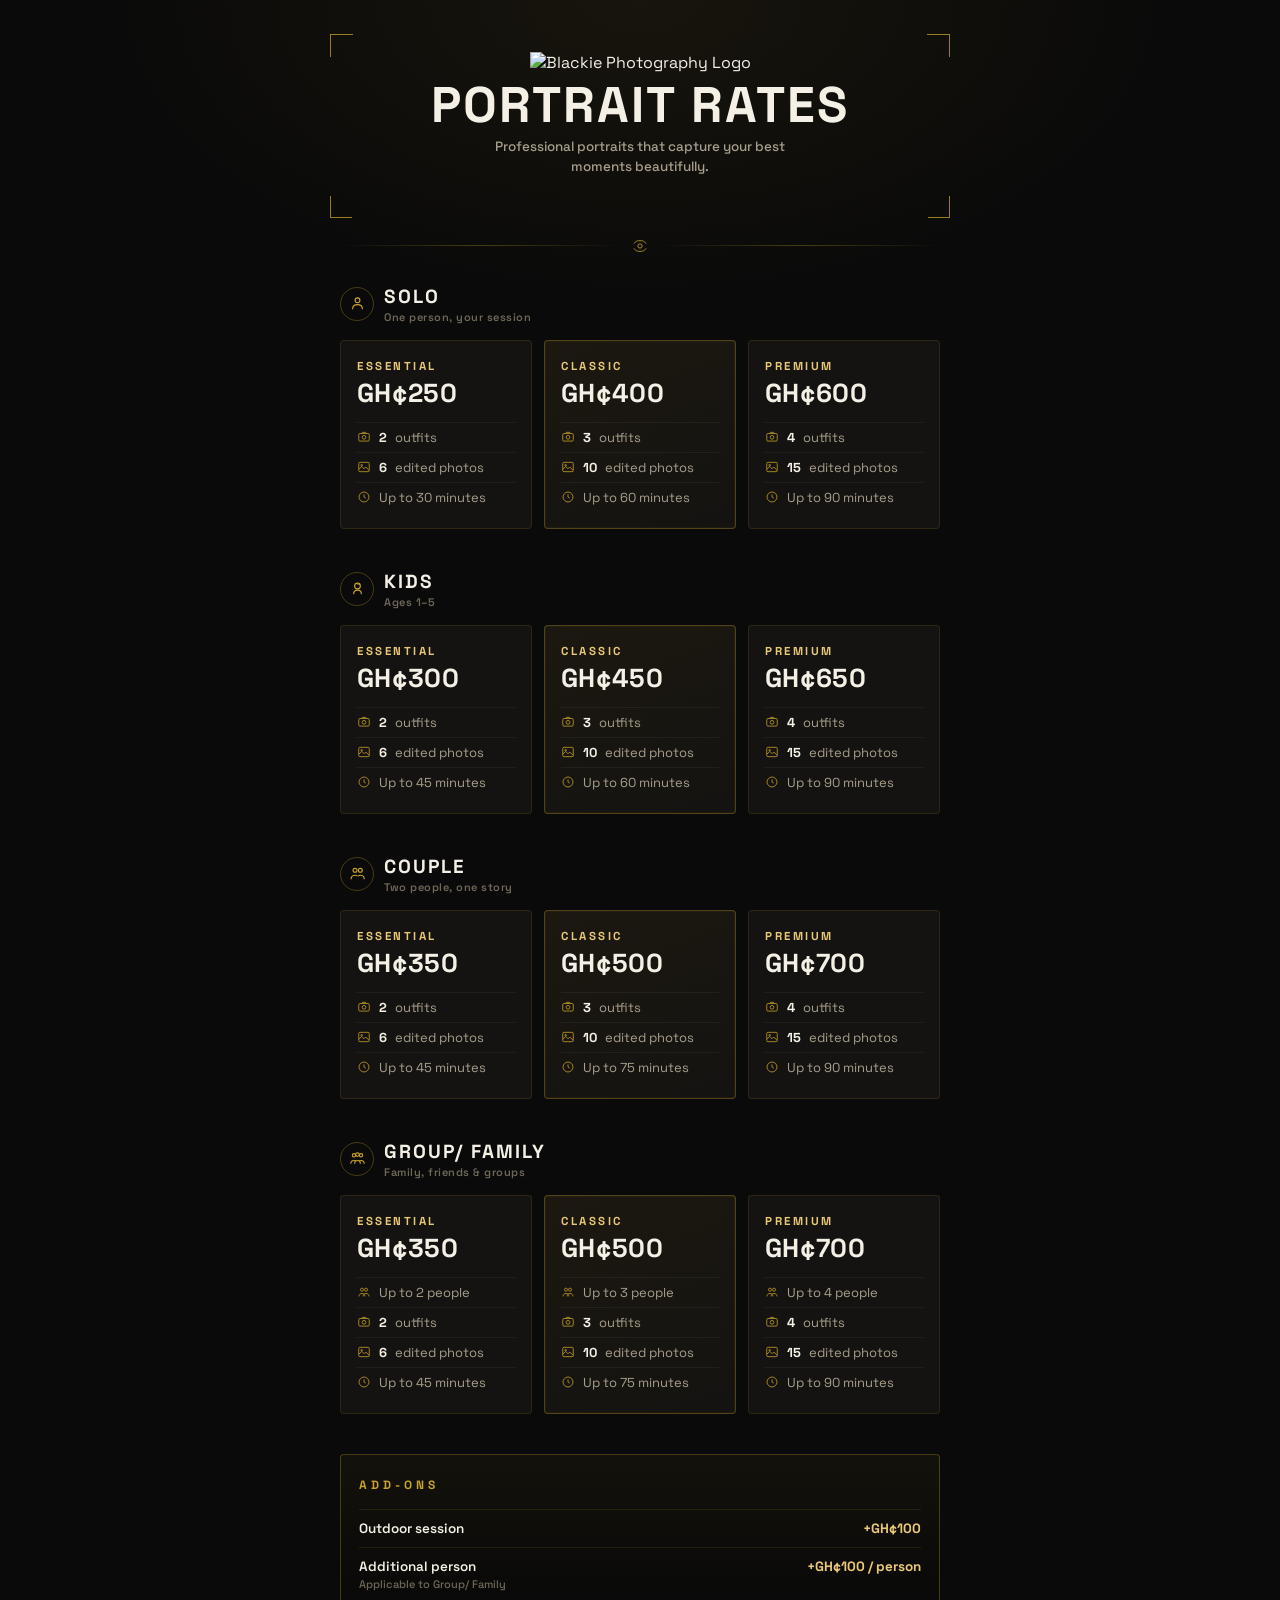
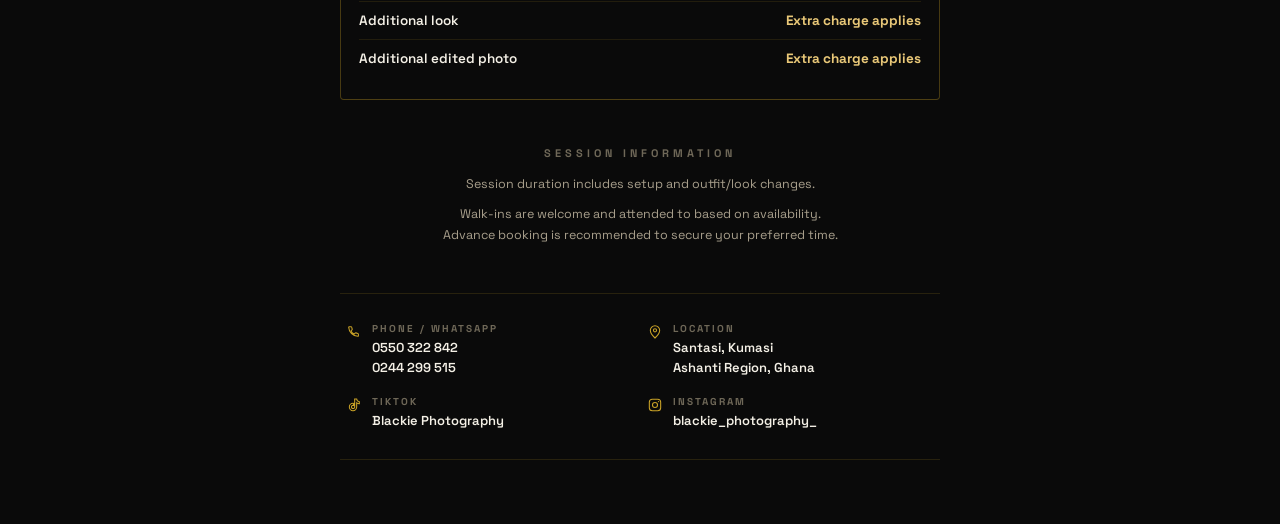
==== index.html @ 32d70e6f "Add files via upload" ====
<!DOCTYPE html>
<html lang="en">
<head>
<meta charset="UTF-8">
<meta name="viewport" content="width=device-width, initial-scale=1.0">
<title>Blackie Photography — Portrait Rates</title>
<link rel="preconnect" href="https://fonts.googleapis.com">
<link rel="preconnect" href="https://fonts.gstatic.com" crossorigin>
<link href="https://fonts.googleapis.com/css2?family=Boldonse&family=Bricolage+Grotesque:opsz,wght@12..96,200..800&family=Krona+One&family=Lexend:wght@100..900&family=Montserrat:ital,wght@0,100..900;1,100..900&family=Mozilla+Headline:wght@200..700&family=Outfit:wght@100..900&family=Space+Grotesk:wght@300..700&family=Space+Mono:ital,wght@0,400;0,700;1,400;1,700&display=swap" rel="stylesheet"><link rel="stylesheet" href="style.css">
</head>
<body>
<div class="sheet">

  <div class="header corners">
    <div class="c-tl"></div>
    <img src="favicon1.png" class="logo" alt="Blackie Photography Logo" style="width: 200px; margin: 0px; padding: 0px;">
    <div class="c-tr"></div>
    <p class="rates-title">PORTRAIT RATES</p>
    <p class="tagline">Professional portraits that capture your best moments beautifully.</p>
  </div>

  <div class="divider">
    <svg width="16" height="16" viewBox="0 0 24 24" fill="none" stroke="currentColor" stroke-width="1.5"><circle cx="12" cy="12" r="3.2"/><path d="M3 8.5c1.5-2.5 3-4.5 9-4.5s7.5 2 9 4.5"/><path d="M3 15.5c1.5 2.5 3 4.5 9 4.5s7.5-2 9-4.5"/></svg>
  </div>

  <!-- SOLO -->
  <div class="category">
    <div class="cat-head">
      <div class="cat-icon">
        <svg viewBox="0 0 24 24" fill="none" stroke="var(--gold)" stroke-width="1.6"><circle cx="12" cy="7.5" r="3.4"/><path d="M5 20c0-4 3-6.5 7-6.5s7 2.5 7 6.5"/></svg>
      </div>
      <div>
        <div class="cat-title">SOLO</div>
        <div class="cat-sub">One person, your session</div>
      </div>
    </div>
    <div class="cards">
      <div class="card">
        <div class="card-tier">ESSENTIAL</div>
        <div class="card-price">GH¢250</div>
        <div class="card-line"><svg viewBox="0 0 24 24" fill="none" stroke="currentColor" stroke-width="1.6"><rect x="3" y="6" width="18" height="13" rx="2"/><circle cx="12" cy="12.5" r="3.2"/><path d="M8 6l1.3-2h5.4L16 6"/></svg><b>2</b> outfits</div>
        <div class="card-line"><svg viewBox="0 0 24 24" fill="none" stroke="currentColor" stroke-width="1.6"><rect x="3" y="4" width="18" height="16" rx="2"/><path d="M3 16l5-5 4 4 3-3 6 6"/><circle cx="8" cy="9" r="1.4"/></svg><b>6</b> edited photos</div>
        <div class="card-line"><svg viewBox="0 0 24 24" fill="none" stroke="currentColor" stroke-width="1.6"><circle cx="12" cy="12" r="8.5"/><path d="M12 7.5V12l3 2"/></svg>Up to 30 minutes</div>
      </div>
      <div class="card hi">
        <div class="card-tier">CLASSIC</div>
        <div class="card-price">GH¢400</div>
        <div class="card-line"><svg viewBox="0 0 24 24" fill="none" stroke="currentColor" stroke-width="1.6"><rect x="3" y="6" width="18" height="13" rx="2"/><circle cx="12" cy="12.5" r="3.2"/><path d="M8 6l1.3-2h5.4L16 6"/></svg><b>3</b> outfits</div>
        <div class="card-line"><svg viewBox="0 0 24 24" fill="none" stroke="currentColor" stroke-width="1.6"><rect x="3" y="4" width="18" height="16" rx="2"/><path d="M3 16l5-5 4 4 3-3 6 6"/><circle cx="8" cy="9" r="1.4"/></svg><b>10</b> edited photos</div>
        <div class="card-line"><svg viewBox="0 0 24 24" fill="none" stroke="currentColor" stroke-width="1.6"><circle cx="12" cy="12" r="8.5"/><path d="M12 7.5V12l3 2"/></svg>Up to 60 minutes</div>
      </div>
      <div class="card">
        <div class="card-tier">PREMIUM</div>
        <div class="card-price">GH¢600</div>
        <div class="card-line"><svg viewBox="0 0 24 24" fill="none" stroke="currentColor" stroke-width="1.6"><rect x="3" y="6" width="18" height="13" rx="2"/><circle cx="12" cy="12.5" r="3.2"/><path d="M8 6l1.3-2h5.4L16 6"/></svg><b>4</b> outfits</div>
        <div class="card-line"><svg viewBox="0 0 24 24" fill="none" stroke="currentColor" stroke-width="1.6"><rect x="3" y="4" width="18" height="16" rx="2"/><path d="M3 16l5-5 4 4 3-3 6 6"/><circle cx="8" cy="9" r="1.4"/></svg><b>15</b> edited photos</div>
        <div class="card-line"><svg viewBox="0 0 24 24" fill="none" stroke="currentColor" stroke-width="1.6"><circle cx="12" cy="12" r="8.5"/><path d="M12 7.5V12l3 2"/></svg>Up to 90 minutes</div>
      </div>
    </div>
  </div>

  <!-- KIDS -->
  <div class="category">
    <div class="cat-head">
      <div class="cat-icon">
        <svg viewBox="0 0 24 24" fill="none" stroke="var(--gold)" stroke-width="1.6"><circle cx="12" cy="8.5" r="4"/><path d="M6.5 20c0-3.5 2.5-5.7 5.5-5.7s5.5 2.2 5.5 5.7"/><path d="M12 6.2c1.2-1.3 3-1 3 .6"/></svg>
      </div>
      <div>
        <div class="cat-title">KIDS</div>
        <div class="cat-sub">Ages 1–5</div>
      </div>
    </div>
    <div class="cards">
      <div class="card">
        <div class="card-tier">ESSENTIAL</div>
        <div class="card-price">GH¢300</div>
        <div class="card-line"><svg viewBox="0 0 24 24" fill="none" stroke="currentColor" stroke-width="1.6"><rect x="3" y="6" width="18" height="13" rx="2"/><circle cx="12" cy="12.5" r="3.2"/><path d="M8 6l1.3-2h5.4L16 6"/></svg><b>2</b> outfits</div>
        <div class="card-line"><svg viewBox="0 0 24 24" fill="none" stroke="currentColor" stroke-width="1.6"><rect x="3" y="4" width="18" height="16" rx="2"/><path d="M3 16l5-5 4 4 3-3 6 6"/><circle cx="8" cy="9" r="1.4"/></svg><b>6</b> edited photos</div>
        <div class="card-line"><svg viewBox="0 0 24 24" fill="none" stroke="currentColor" stroke-width="1.6"><circle cx="12" cy="12" r="8.5"/><path d="M12 7.5V12l3 2"/></svg>Up to 45 minutes</div>
      </div>
      <div class="card hi">
        <div class="card-tier">CLASSIC</div>
        <div class="card-price">GH¢450</div>
        <div class="card-line"><svg viewBox="0 0 24 24" fill="none" stroke="currentColor" stroke-width="1.6"><rect x="3" y="6" width="18" height="13" rx="2"/><circle cx="12" cy="12.5" r="3.2"/><path d="M8 6l1.3-2h5.4L16 6"/></svg><b>3</b> outfits</div>
        <div class="card-line"><svg viewBox="0 0 24 24" fill="none" stroke="currentColor" stroke-width="1.6"><rect x="3" y="4" width="18" height="16" rx="2"/><path d="M3 16l5-5 4 4 3-3 6 6"/><circle cx="8" cy="9" r="1.4"/></svg><b>10</b> edited photos</div>
        <div class="card-line"><svg viewBox="0 0 24 24" fill="none" stroke="currentColor" stroke-width="1.6"><circle cx="12" cy="12" r="8.5"/><path d="M12 7.5V12l3 2"/></svg>Up to 60 minutes</div>
      </div>
      <div class="card">
        <div class="card-tier">PREMIUM</div>
        <div class="card-price">GH¢650</div>
        <div class="card-line"><svg viewBox="0 0 24 24" fill="none" stroke="currentColor" stroke-width="1.6"><rect x="3" y="6" width="18" height="13" rx="2"/><circle cx="12" cy="12.5" r="3.2"/><path d="M8 6l1.3-2h5.4L16 6"/></svg><b>4</b> outfits</div>
        <div class="card-line"><svg viewBox="0 0 24 24" fill="none" stroke="currentColor" stroke-width="1.6"><rect x="3" y="4" width="18" height="16" rx="2"/><path d="M3 16l5-5 4 4 3-3 6 6"/><circle cx="8" cy="9" r="1.4"/></svg><b>15</b> edited photos</div>
        <div class="card-line"><svg viewBox="0 0 24 24" fill="none" stroke="currentColor" stroke-width="1.6"><circle cx="12" cy="12" r="8.5"/><path d="M12 7.5V12l3 2"/></svg>Up to 90 minutes</div>
      </div>
    </div>
  </div>

  <!-- COUPLE -->
  <div class="category">
    <div class="cat-head">
      <div class="cat-icon">
        <svg viewBox="0 0 24 24" fill="none" stroke="var(--gold)" stroke-width="1.6"><circle cx="8.5" cy="7.5" r="2.8"/><circle cx="16" cy="7.5" r="2.8"/><path d="M3 20c0-3.3 2.3-5.6 5.5-5.6 1.4 0 2.6.4 3.5 1.2"/><path d="M12.5 15.6c.9-.8 2.1-1.2 3.5-1.2 3.2 0 5.5 2.3 5.5 5.6"/></svg>
      </div>
      <div>
        <div class="cat-title">COUPLE</div>
        <div class="cat-sub">Two people, one story</div>
      </div>
    </div>
    <div class="cards">
      <div class="card">
        <div class="card-tier">ESSENTIAL</div>
        <div class="card-price">GH¢350</div>
        <div class="card-line"><svg viewBox="0 0 24 24" fill="none" stroke="currentColor" stroke-width="1.6"><rect x="3" y="6" width="18" height="13" rx="2"/><circle cx="12" cy="12.5" r="3.2"/><path d="M8 6l1.3-2h5.4L16 6"/></svg><b>2</b>  outfits</div>
        <div class="card-line"><svg viewBox="0 0 24 24" fill="none" stroke="currentColor" stroke-width="1.6"><rect x="3" y="4" width="18" height="16" rx="2"/><path d="M3 16l5-5 4 4 3-3 6 6"/><circle cx="8" cy="9" r="1.4"/></svg><b>6</b> edited photos</div>
        <div class="card-line"><svg viewBox="0 0 24 24" fill="none" stroke="currentColor" stroke-width="1.6"><circle cx="12" cy="12" r="8.5"/><path d="M12 7.5V12l3 2"/></svg>Up to 45 minutes</div>
      </div>
      <div class="card hi">
        <div class="card-tier">CLASSIC</div>
        <div class="card-price">GH¢500</div>
        <div class="card-line"><svg viewBox="0 0 24 24" fill="none" stroke="currentColor" stroke-width="1.6"><rect x="3" y="6" width="18" height="13" rx="2"/><circle cx="12" cy="12.5" r="3.2"/><path d="M8 6l1.3-2h5.4L16 6"/></svg><b>3</b>  outfits</div>
        <div class="card-line"><svg viewBox="0 0 24 24" fill="none" stroke="currentColor" stroke-width="1.6"><rect x="3" y="4" width="18" height="16" rx="2"/><path d="M3 16l5-5 4 4 3-3 6 6"/><circle cx="8" cy="9" r="1.4"/></svg><b>10</b> edited photos</div>
        <div class="card-line"><svg viewBox="0 0 24 24" fill="none" stroke="currentColor" stroke-width="1.6"><circle cx="12" cy="12" r="8.5"/><path d="M12 7.5V12l3 2"/></svg>Up to 75 minutes</div>
      </div>
      <div class="card">
        <div class="card-tier">PREMIUM</div>
        <div class="card-price">GH¢700</div>
        <div class="card-line"><svg viewBox="0 0 24 24" fill="none" stroke="currentColor" stroke-width="1.6"><rect x="3" y="6" width="18" height="13" rx="2"/><circle cx="12" cy="12.5" r="3.2"/><path d="M8 6l1.3-2h5.4L16 6"/></svg><b>4</b>  outfits</div>
        <div class="card-line"><svg viewBox="0 0 24 24" fill="none" stroke="currentColor" stroke-width="1.6"><rect x="3" y="4" width="18" height="16" rx="2"/><path d="M3 16l5-5 4 4 3-3 6 6"/><circle cx="8" cy="9" r="1.4"/></svg><b>15</b> edited photos</div>
        <div class="card-line"><svg viewBox="0 0 24 24" fill="none" stroke="currentColor" stroke-width="1.6"><circle cx="12" cy="12" r="8.5"/><path d="M12 7.5V12l3 2"/></svg>Up to 90 minutes</div>
      </div>
    </div>
  </div>

  <!-- COMBI / GROUP -->
  <div class="category">
    <div class="cat-head">
      <div class="cat-icon">
        <svg viewBox="0 0 24 24" fill="none" stroke="var(--gold)" stroke-width="1.6"><circle cx="7" cy="7.5" r="2.3"/><circle cx="17" cy="7.5" r="2.3"/><circle cx="12" cy="6.5" r="2.5"/><path d="M2.5 19.5c0-2.7 1.8-4.6 4.5-4.6 1 0 1.9.25 2.6.75"/><path d="M14.4 15.65c.7-.5 1.6-.75 2.6-.75 2.7 0 4.5 1.9 4.5 4.6"/><path d="M8 19.5c0-2.8 1.8-4.7 4-4.7s4 1.9 4 4.7"/></svg>
      </div>
      <div>
        <div class="cat-title">GROUP/ FAMILY</div>
        <div class="cat-sub">Family, friends &amp; groups</div>
      </div>
    </div>
    <div class="cards">
      <div class="card">
        <div class="card-tier">ESSENTIAL</div>
        <div class="card-price">GH¢350</div>
        <div class="card-line"><svg viewBox="0 0 24 24" fill="none" stroke="currentColor" stroke-width="1.6"><circle cx="8.5" cy="8" r="2.6"/><circle cx="15.5" cy="8" r="2.6"/><path d="M3.5 19.5c0-3 2-5 5-5s5 2 5 5"/><path d="M10.5 19.5c0-3 2-5 5-5s5 2 5 5"/></svg>Up to 2 people</div>
        <div class="card-line"><svg viewBox="0 0 24 24" fill="none" stroke="currentColor" stroke-width="1.6"><rect x="3" y="6" width="18" height="13" rx="2"/><circle cx="12" cy="12.5" r="3.2"/><path d="M8 6l1.3-2h5.4L16 6"/></svg><b>2</b>  outfits</div>
        <div class="card-line"><svg viewBox="0 0 24 24" fill="none" stroke="currentColor" stroke-width="1.6"><rect x="3" y="4" width="18" height="16" rx="2"/><path d="M3 16l5-5 4 4 3-3 6 6"/><circle cx="8" cy="9" r="1.4"/></svg><b>6</b> edited photos</div>
        <div class="card-line"><svg viewBox="0 0 24 24" fill="none" stroke="currentColor" stroke-width="1.6"><circle cx="12" cy="12" r="8.5"/><path d="M12 7.5V12l3 2"/></svg>Up to 45 minutes</div>
      </div>
      <div class="card hi">
        <div class="card-tier">CLASSIC</div>
        <div class="card-price">GH¢500</div>
        <div class="card-line"><svg viewBox="0 0 24 24" fill="none" stroke="currentColor" stroke-width="1.6"><circle cx="8.5" cy="8" r="2.6"/><circle cx="15.5" cy="8" r="2.6"/><path d="M3.5 19.5c0-3 2-5 5-5s5 2 5 5"/><path d="M10.5 19.5c0-3 2-5 5-5s5 2 5 5"/></svg>Up to 3 people</div>
        <div class="card-line"><svg viewBox="0 0 24 24" fill="none" stroke="currentColor" stroke-width="1.6"><rect x="3" y="6" width="18" height="13" rx="2"/><circle cx="12" cy="12.5" r="3.2"/><path d="M8 6l1.3-2h5.4L16 6"/></svg><b>3</b>  outfits</div>
        <div class="card-line"><svg viewBox="0 0 24 24" fill="none" stroke="currentColor" stroke-width="1.6"><rect x="3" y="4" width="18" height="16" rx="2"/><path d="M3 16l5-5 4 4 3-3 6 6"/><circle cx="8" cy="9" r="1.4"/></svg><b>10</b> edited photos</div>
        <div class="card-line"><svg viewBox="0 0 24 24" fill="none" stroke="currentColor" stroke-width="1.6"><circle cx="12" cy="12" r="8.5"/><path d="M12 7.5V12l3 2"/></svg>Up to 75 minutes</div>
      </div>
      <div class="card">
        <div class="card-tier">PREMIUM</div>
        <div class="card-price">GH¢700</div>
        <div class="card-line"><svg viewBox="0 0 24 24" fill="none" stroke="currentColor" stroke-width="1.6"><circle cx="8.5" cy="8" r="2.6"/><circle cx="15.5" cy="8" r="2.6"/><path d="M3.5 19.5c0-3 2-5 5-5s5 2 5 5"/><path d="M10.5 19.5c0-3 2-5 5-5s5 2 5 5"/></svg>Up to 4 people</div>
        <div class="card-line"><svg viewBox="0 0 24 24" fill="none" stroke="currentColor" stroke-width="1.6"><rect x="3" y="6" width="18" height="13" rx="2"/><circle cx="12" cy="12.5" r="3.2"/><path d="M8 6l1.3-2h5.4L16 6"/></svg><b>4</b>  outfits</div>
        <div class="card-line"><svg viewBox="0 0 24 24" fill="none" stroke="currentColor" stroke-width="1.6"><rect x="3" y="4" width="18" height="16" rx="2"/><path d="M3 16l5-5 4 4 3-3 6 6"/><circle cx="8" cy="9" r="1.4"/></svg><b>15</b> edited photos</div>
        <div class="card-line"><svg viewBox="0 0 24 24" fill="none" stroke="currentColor" stroke-width="1.6"><circle cx="12" cy="12" r="8.5"/><path d="M12 7.5V12l3 2"/></svg>Up to 90 minutes</div>
      </div>
    </div>
  </div>

  <!-- ADD-ONS -->
  <div class="addons">
    <div class="addons-title">ADD-ONS</div>
    <div class="addon-row">
      <div><div class="addon-name">Outdoor session</div></div>
      <div class="addon-price">+GH¢100</div>
    </div>
    <div class="addon-row">
      <div>
        <div class="addon-name">Additional person</div>
        <span class="addon-note">Applicable to Group/ Family</span>
      </div>
      <div class="addon-price">+GH¢100 / person</div>
    </div>
    <div class="addon-row">
      <div><div class="addon-name">Additional look</div></div>
      <div class="addon-price">Extra charge applies</div>
    </div>
    <div class="addon-row">
      <div><div class="addon-name">Additional edited photo</div></div>
      <div class="addon-price">Extra charge applies</div>
    </div>
  </div>

  <!-- SESSION INFORMATION -->
  <div class="info">
    <div class="info-title">SESSION INFORMATION</div>
    <p>Session duration includes setup and outfit/look changes.</p>
    <p>Walk-ins are welcome and attended to based on availability. Advance booking is recommended to secure your preferred time.</p>
  </div>

  <!-- CONTACT -->
  <div class="contact">
    <div class="contact-item">
      <svg viewBox="0 0 24 24" fill="none" stroke="currentColor" stroke-width="1.6"><path d="M4 5c0-.6.4-1 1-1h2.5c.5 0 .9.3 1 .8l.8 3c.1.4 0 .8-.3 1.1L7.5 10.4c1 2 2.7 3.7 4.7 4.7l1.5-1.5c.3-.3.7-.4 1.1-.3l3 .8c.5.1.8.5.8 1V17.5c0 .6-.4 1-1 1C10.5 18.5 4.5 12.5 4 5z"/></svg>
      <div>
        <div class="contact-label">PHONE / WHATSAPP</div>
        <div class="contact-value">0550 322 842<br>0244 299 515</div>
      </div>
    </div>
    <div class="contact-item">
      <svg viewBox="0 0 24 24" fill="none" stroke="currentColor" stroke-width="1.6"><path d="M12 21s-7-6.2-7-11.5A7 7 0 0 1 19 9.5C19 14.8 12 21 12 21z"/><circle cx="12" cy="9.5" r="2.4"/></svg>
      <div>
        <div class="contact-label">LOCATION</div>
        <div class="contact-value">Santasi, Kumasi<br>Ashanti Region, Ghana</div>
      </div>
    </div>
    <div class="contact-item">
      <svg viewBox="0 0 24 24" fill="none" stroke="currentColor" stroke-width="1.6"><path d="M16 3c.3 2.2 1.9 3.8 4 4v3c-1.5 0-2.9-.4-4-1.2V15a5.5 5.5 0 1 1-5.5-5.5c.3 0 .6 0 1 .1v3.1a2.4 2.4 0 1 0 1.5 2.2V3H16z"/></svg>
      <div>
        <div class="contact-label">TIKTOK</div>
        <div class="contact-value">Blackie Photography</div>
      </div>
    </div>
    <div class="contact-item">
      <svg viewBox="0 0 24 24" fill="none" stroke="currentColor" stroke-width="1.6"><rect x="3.5" y="3.5" width="17" height="17" rx="4.5"/><circle cx="12" cy="12" r="3.8"/><circle cx="17.2" cy="6.8" r="0.9" fill="currentColor" stroke="none"/></svg>
      <div>
        <div class="contact-label">INSTAGRAM</div>
        <div class="contact-value">blackie_photography_</div>
      </div>
    </div>
  </div>

 

</div>
</body>
</html>
---- style.css ----
:root{
    --bg: #0a0a0a;
    --bg-card: #141311;
    --bg-card-hi: #1c1810;
    --bg-panel: #111010;
    --gold: #c9a227;
    --gold-bright: #e9c878;
    --gold-line: rgba(201,162,39,0.32);
    --gold-line-soft: rgba(201,162,39,0.16);
    --ink: #f4f0e6;
    --ink-dim: #a89f8c;
    --ink-faint: #6f6858;
  }

  *{ box-sizing:border-box; }
  html{ background:var(--bg); }
  body{
    margin:0;
    background:
      radial-gradient(ellipse 900px 500px at 50% 0%, rgba(201,162,39,0.07), transparent 60%),
      var(--bg);
    color:var(--ink);
    font-family:'Space Grotesk', sans-serif;
    -webkit-font-smoothing:antialiased;
  }

  .sheet{
    max-width:640px;
    margin:0 auto;
    padding: 44px 20px 30px;
    position:relative;
  }

  /* ---------- viewfinder corner motif (signature element) ---------- */
  .corners{ position:relative; }
  .corners::before, .corners::after,
  .corners .c-tl, .corners .c-tr{
    content:"";
    position:absolute;
    width:22px; height:22px;
    border:1.5px solid var(--gold);
    opacity:0.75;
  }
  .corners::before{ top:-10px; left:-10px; border-right:none; border-bottom:none; }
  .corners::after{ top:-10px; right:-10px; border-left:none; border-bottom:none; }
  .corners .c-tl{ bottom:-10px; left:-10px; border-right:none; border-top:none; }
  .corners .c-tr{ bottom:-10px; right:-10px; border-left:none; border-top:none; }

  /* ---------- header ---------- */
  .header{ text-align:center; padding: 8px 18px 30px; }
  .wordmark{
    font-family:'Playfair Display', serif;
    font-style:italic;
    font-weight:600;
    font-size: 44px;
    color:var(--ink);
    letter-spacing:0.5px;
    line-height:1;
    margin:0;
  }
  .wordmark-sub{
    font-family:'Manrope', sans-serif;
    font-size:11px;
    font-weight:700;
    letter-spacing:6px;
    color:var(--gold);
    margin: 8px 0 0;
  }
  .rates-title{
    font-size: 50px;
    font-weight:1000;
    letter-spacing:2px;
    margin: 0px;
    padding: 0px;
    color:var(--gold-);
  }
  .tagline{
    font-size:13.5px;
    color:var(--ink-dim);
    font-weight:500;
    max-width: 340px;
    margin: 0 auto;
    line-height:1.5;
  }

  .divider{
    display:flex; align-items:center; gap:12px;
    margin: 30px 0;
    color:var(--gold);
  }
  .divider::before, .divider::after{
    content:""; flex:1; height:1px;
    background:linear-gradient(90deg, transparent, var(--gold-line), transparent);
  }
  .divider svg{ flex-shrink:0; opacity:0.85; }

  /* ---------- category section ---------- */
  .category{ margin: 8px 0 40px; }
  .cat-head{
    display:flex; align-items:center; gap:10px;
    margin-bottom:16px;
  }
  .cat-icon{
    width:34px; height:34px;
    border:1px solid var(--gold-line);
    border-radius:50%;
    display:flex; align-items:center; justify-content:center;
    flex-shrink:0;
  }
  .cat-icon svg{ width:17px; height:17px; }
  .cat-title{
    font-size:19px;
    font-weight:800;
    letter-spacing:2px;
    color:var(--ink);
  }
  .cat-sub{
    font-size:11px;
    color:var(--ink-faint);
    font-weight:600;
    letter-spacing:0.5px;
    margin-top:1px;
  }

  .cards{
    display:grid;
    grid-template-columns:1fr;
    gap:12px;
  }
  @media (min-width:560px){
    .cards{ grid-template-columns:repeat(3, 1fr); }
  }

  .card{
    background:var(--bg-card);
    border:1px solid rgba(201,162,39,0.14);
    border-radius:4px;
    padding:18px 16px 16px;
    position:relative;
  }
  .card.hi{
    background:linear-gradient(160deg, var(--bg-card-hi), var(--bg-card));
    border:1px solid var(--gold-line);
    box-shadow: 0 0 0 1px rgba(201,162,39,0.05) inset;
  }
  .card-tier{
    font-size:11.5px;
    font-weight:800;
    letter-spacing:2.5px;
    color:var(--gold-bright);
  }
  .card-price{
    font-size:26px;
    font-weight:800;
    color:var(--ink);
    margin: 3px 0 12px;
    letter-spacing:0.3px;
  }
  .card-price span{
    font-size:14px;
    font-weight:600;
    color:var(--ink-faint);
  }
  .card-line{
    display:flex; align-items:center; gap:8px;
    font-size:13px;
    color:var(--ink-dim);
    padding:6px 0;
    border-top:1px solid rgba(255,255,255,0.05);
  }
  .card-line:first-of-type{ border-top:none; padding-top:0; }
  .card-line svg{ width:14px; height:14px; flex-shrink:0; color:var(--gold); opacity:0.85; }
  .card-line b{ color:var(--ink); font-weight:700; }

  /* ---------- add-ons ---------- */
  .addons{
    border:1px solid var(--gold-line);
    border-radius:4px;
    padding:22px 18px;
    margin: 6px 0 40px;
    background: linear-gradient(180deg, rgba(201,162,39,0.05), transparent 60%);
  }
  .addons-title{
    font-size:12px;
    font-weight:800;
    letter-spacing:4px;
    color:var(--gold);
    margin-bottom:16px;
  }
  .addon-row{
    display:flex; justify-content:space-between; align-items:baseline;
    padding:10px 0;
    border-top:1px solid rgba(201,162,39,0.12);
    gap:14px;
  }
  .addon-row:first-of-type{ border-top:none; padding-top:0; }
  .addon-name{ font-size:13.5px; font-weight:600; color:var(--ink); }
  .addon-note{ display:block; font-size:11px; color:var(--ink-faint); font-weight:500; margin-top:2px; }
  .addon-price{ font-size:13.5px; font-weight:700; color:var(--gold-bright); white-space:nowrap; text-align:right; }

  /* ---------- session info ---------- */
  .info{
    text-align:center;
    padding: 6px 10px 38px;
  }
  .info-title{
    font-size:11px; font-weight:800; letter-spacing:4px; color:var(--ink-faint);
    margin-bottom:14px;
  }
  .info p{
    font-size:12.5px; color:var(--ink-dim); line-height:1.65;
    max-width:400px; margin:0 auto 10px;
  }

  /* ---------- contact ---------- */
  .contact{
    display:grid;
    grid-template-columns: 1fr 1fr;
    gap: 18px 14px;
    padding: 28px 6px;
    border-top:1px solid var(--gold-line-soft);
    border-bottom:1px solid var(--gold-line-soft);
    margin-bottom:34px;
  }
  .contact-item{ display:flex; gap:10px; align-items:flex-start; }
  .contact-item svg{ width:16px; height:16px; color:var(--gold); flex-shrink:0; margin-top:2px; }
  .contact-label{ font-size:10px; font-weight:800; letter-spacing:2px; color:var(--ink-faint); margin-bottom:3px; }
  .contact-value{ font-size:13px; font-weight:600; color:var(--ink); line-height:1.5; }

  .footer{
    text-align:center;
    font-size:11px;
    font-weight:700;
    letter-spacing:5px;
    color:var(--gold);
    opacity:0.9;
    padding-bottom:6px;
  }
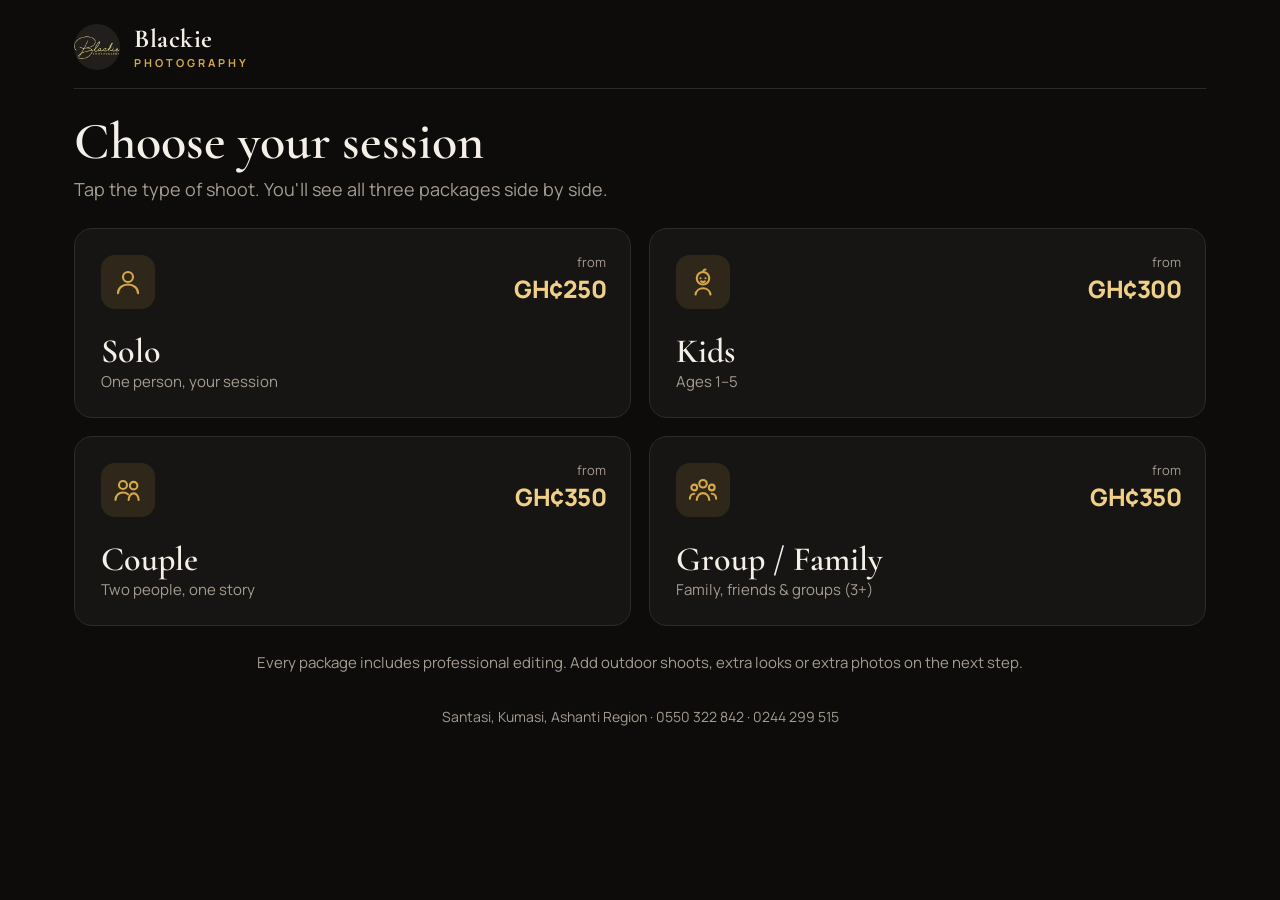
==== commit 889c9709: "Add files via upload" ====
--- a/index.html
+++ b/index.html
@@ -1,240 +1,553 @@
-<!DOCTYPE html>
+<!doctype html>
 <html lang="en">
 <head>
-<meta charset="UTF-8">
-<meta name="viewport" content="width=device-width, initial-scale=1.0">
-<title>Blackie Photography — Portrait Rates</title>
+<meta charset="utf-8">
+<meta name="viewport" content="width=device-width, initial-scale=1, viewport-fit=cover">
+<meta name="theme-color" content="#0d0c0b">
+<meta name="apple-mobile-web-app-capable" content="yes">
+<meta name="mobile-web-app-capable" content="yes">
+<title>Blackie Photography — Book a Session</title>
+<link rel="icon" href="https://austin-marfo.github.io/blackie-pricelist/favicon1.png">
 <link rel="preconnect" href="https://fonts.googleapis.com">
 <link rel="preconnect" href="https://fonts.gstatic.com" crossorigin>
-<link href="https://fonts.googleapis.com/css2?family=Boldonse&family=Bricolage+Grotesque:opsz,wght@12..96,200..800&family=Krona+One&family=Lexend:wght@100..900&family=Montserrat:ital,wght@0,100..900;1,100..900&family=Mozilla+Headline:wght@200..700&family=Outfit:wght@100..900&family=Space+Grotesk:wght@300..700&family=Space+Mono:ital,wght@0,400;0,700;1,400;1,700&display=swap" rel="stylesheet"><link rel="stylesheet" href="style.css">
+<link href="https://fonts.googleapis.com/css2?family=Cormorant+Garamond:wght@500;600;700&family=Manrope:wght@400;500;600;700;800&display=swap" rel="stylesheet">
+<style>
+  :root{
+    --bg:#0d0c0b; --surface:#171513; --surface-2:#211e1b; --line:#2f2a25;
+    --text:#f4efe7; --muted:#a59c90; --gold:#d4a84b; --gold-2:#f0cf86; --ink:#141210;
+    --ok:#5fbf8a; --danger:#e07a5f;
+    --r:18px; --serif:"Cormorant Garamond",Georgia,serif; --sans:"Manrope",system-ui,sans-serif;
+  }
+  *{box-sizing:border-box;-webkit-tap-highlight-color:transparent}
+  html,body{margin:0;height:100%}
+  body{background:var(--bg);color:var(--text);font-family:var(--sans);font-size:17px;line-height:1.45;
+       -webkit-font-smoothing:antialiased;overscroll-behavior:none;user-select:none}
+  input,textarea,select{user-select:text}
+  button{font:inherit;color:inherit;cursor:pointer;border:0;background:none}
+  .app{min-height:100%;display:flex;flex-direction:column;max-width:1180px;margin:0 auto;padding:20px 24px 120px}
+
+  /* header */
+  .top{display:flex;align-items:center;gap:14px;padding:4px 0 18px;border-bottom:1px solid var(--line);margin-bottom:26px}
+  .top img{width:46px;height:46px;border-radius:50%;object-fit:cover;background:var(--surface-2)}
+  .brand{font-family:var(--serif);font-size:26px;font-weight:700;letter-spacing:.5px;line-height:1}
+  .brand small{display:block;font-family:var(--sans);font-size:11px;letter-spacing:3px;color:var(--gold);font-weight:700;margin-top:5px}
+  .top .spacer{flex:1}
+  .back{display:inline-flex;align-items:center;gap:8px;padding:12px 18px;border-radius:999px;background:var(--surface-2);font-weight:700;font-size:15px}
+  .back svg{width:18px;height:18px}
+
+  /* steps */
+  .steps{display:flex;gap:8px;margin:-8px 0 22px}
+  .steps span{flex:1;height:4px;border-radius:4px;background:var(--line)}
+  .steps span.on{background:var(--gold)}
+
+  h1{font-family:var(--serif);font-weight:600;font-size:clamp(34px,5vw,52px);line-height:1.05;margin:0 0 6px}
+  .sub{color:var(--muted);margin:0 0 26px;font-size:18px}
+
+  /* category grid */
+  .cats{display:grid;grid-template-columns:repeat(2,1fr);gap:18px}
+  .cat{position:relative;text-align:left;background:var(--surface);border:1px solid var(--line);border-radius:var(--r);
+       padding:26px 26px 24px;min-height:190px;display:flex;flex-direction:column;transition:transform .12s, border-color .12s}
+  .cat:active{transform:scale(.98);border-color:var(--gold)}
+  .cat .ic{width:54px;height:54px;border-radius:14px;background:rgba(212,168,75,.12);color:var(--gold);display:grid;place-items:center;margin-bottom:auto}
+  .cat .ic svg{width:30px;height:30px}
+  .cat h2{font-family:var(--serif);font-size:34px;font-weight:600;margin:18px 0 2px;line-height:1}
+  .cat p{margin:0;color:var(--muted);font-size:15px}
+  .cat .from{position:absolute;top:24px;right:24px;text-align:right;font-size:13px;color:var(--muted)}
+  .cat .from b{display:block;color:var(--gold-2);font-size:24px;font-weight:800;letter-spacing:-.5px}
+  .hint{margin-top:26px;color:var(--muted);font-size:15px;text-align:center}
+
+  /* tiers */
+  .tiers{display:grid;grid-template-columns:repeat(3,1fr);gap:16px;align-items:stretch}
+  .tier{position:relative;text-align:left;background:var(--surface);border:2px solid var(--line);border-radius:var(--r);padding:26px 22px 22px;
+        display:flex;flex-direction:column;transition:transform .12s,border-color .12s,background .12s}
+  .tier:active{transform:scale(.98)}
+  .tier.pop{border-color:rgba(212,168,75,.55);background:linear-gradient(180deg,#221d15,var(--surface) 60%)}
+  .tier.sel{border-color:var(--gold);box-shadow:0 0 0 4px rgba(212,168,75,.18)}
+  .badge{position:absolute;top:-13px;left:50%;transform:translateX(-50%);background:var(--gold);color:var(--ink);font-size:12px;
+         font-weight:800;letter-spacing:1.5px;text-transform:uppercase;padding:6px 12px;border-radius:999px;white-space:nowrap}
+  .tier h3{margin:0;font-size:14px;letter-spacing:3px;text-transform:uppercase;color:var(--gold);font-weight:800}
+  .price{font-size:44px;font-weight:800;letter-spacing:-1.5px;margin:8px 0 16px;line-height:1}
+  .price small{font-size:20px;font-weight:700;color:var(--muted);margin-right:3px;letter-spacing:0}
+  .feat{list-style:none;padding:0;margin:0 0 20px;display:grid;gap:11px}
+  .feat li{display:flex;gap:10px;align-items:center;font-size:16px}
+  .feat li b{font-size:19px;min-width:24px}
+  .feat svg{width:20px;height:20px;color:var(--gold);flex:none}
+  .pick{margin-top:auto;text-align:center;padding:14px;border-radius:12px;background:var(--surface-2);font-weight:800;font-size:15px}
+  .tier.sel .pick{background:var(--gold);color:var(--ink)}
+
+  /* addons */
+  .adds{display:grid;gap:12px}
+  .add{display:flex;align-items:center;gap:16px;background:var(--surface);border:1px solid var(--line);border-radius:16px;padding:16px 18px}
+  .add.on{border-color:var(--gold)}
+  .add .t{flex:1}
+  .add .t b{display:block;font-size:18px}
+  .add .t span{color:var(--muted);font-size:14px}
+  .add .tag{display:inline-block;margin-left:8px;font-size:11px;font-weight:800;letter-spacing:1px;text-transform:uppercase;color:var(--ink);background:var(--gold-2);padding:3px 8px;border-radius:999px;vertical-align:2px}
+  .add .pr{font-weight:800;color:var(--gold-2);font-size:18px;min-width:88px;text-align:right}
+  .stepper{display:flex;align-items:center;gap:6px}
+  .stepper button{width:52px;height:52px;border-radius:14px;background:var(--surface-2);font-size:26px;font-weight:700;display:grid;place-items:center}
+  .stepper button:disabled{opacity:.3}
+  .stepper output{min-width:34px;text-align:center;font-size:22px;font-weight:800}
+  .switch{width:76px;height:44px;border-radius:999px;background:var(--surface-2);position:relative;transition:background .15s;flex:none}
+  .switch::after{content:"";position:absolute;top:5px;left:5px;width:34px;height:34px;border-radius:50%;background:var(--muted);transition:transform .15s,background .15s}
+  .switch.on{background:var(--gold)}
+  .switch.on::after{transform:translateX(32px);background:var(--ink)}
+
+  /* form */
+  .form{display:grid;gap:18px;max-width:720px}
+  label.f{display:grid;gap:8px;font-weight:700;font-size:15px;color:var(--muted)}
+  .f input,.f textarea,.f select{width:100%;font:inherit;font-size:20px;color:var(--text);background:var(--surface);border:2px solid var(--line);border-radius:14px;padding:16px 18px;outline:none}
+  .f input:focus,.f textarea:focus,.f select:focus{border-color:var(--gold)}
+  .f textarea{min-height:90px;resize:vertical;font-size:17px}
+  .err{color:var(--danger);font-size:14px;font-weight:600;min-height:1em}
+  .seg{display:grid;grid-template-columns:1fr 1fr;gap:12px}
+  .seg button{padding:20px;border-radius:14px;background:var(--surface);border:2px solid var(--line);font-weight:800;font-size:18px;text-align:left}
+  .seg button span{display:block;font-weight:500;font-size:14px;color:var(--muted);margin-top:2px}
+  .seg button.on{border-color:var(--gold);background:#221d15}
+  .row2{display:grid;grid-template-columns:1fr 1fr;gap:12px}
+  .slots{display:grid;grid-template-columns:repeat(auto-fill,minmax(104px,1fr));gap:8px}
+  .slots button{padding:14px 6px;border-radius:12px;background:var(--surface);border:2px solid var(--line);font-weight:700;font-size:16px}
+  .slots button.on{border-color:var(--gold);background:var(--gold);color:var(--ink)}
+
+  /* review */
+  .card{background:var(--surface);border:1px solid var(--line);border-radius:var(--r);padding:8px 24px;max-width:720px}
+  .line{display:flex;justify-content:space-between;gap:16px;padding:14px 0;border-bottom:1px solid var(--line)}
+  .line:last-child{border-bottom:0}
+  .line span{color:var(--muted)}
+  .line b{text-align:right}
+  .line.total b{font-size:30px;color:var(--gold-2);letter-spacing:-.5px}
+  .line.total span{color:var(--text);font-weight:800;font-size:18px;align-self:center}
+
+  /* bottom bar */
+  .bar{position:fixed;left:0;right:0;bottom:0;background:rgba(13,12,11,.92);backdrop-filter:blur(12px);-webkit-backdrop-filter:blur(12px);
+       border-top:1px solid var(--line);padding:14px 24px calc(14px + env(safe-area-inset-bottom))}
+  .bar .in{max-width:1180px;margin:0 auto;display:flex;align-items:center;gap:18px}
+  .bar .sum{flex:1;min-width:0}
+  .bar .sum span{display:block;color:var(--muted);font-size:14px;white-space:nowrap;overflow:hidden;text-overflow:ellipsis}
+  .bar .sum b{font-size:30px;font-weight:800;letter-spacing:-.5px}
+  .cta{background:var(--gold);color:var(--ink);font-weight:800;font-size:19px;padding:18px 34px;border-radius:14px;display:inline-flex;align-items:center;gap:10px}
+  .cta:disabled{opacity:.35}
+  .cta svg{width:22px;height:22px}
+  .ghost{background:var(--surface-2);color:var(--text);font-weight:700;font-size:17px;padding:18px 26px;border-radius:14px}
+
+  /* done */
+  .done{text-align:center;max-width:620px;margin:20px auto 0}
+  .tick{width:96px;height:96px;border-radius:50%;background:rgba(95,191,138,.14);color:var(--ok);display:grid;place-items:center;margin:0 auto 22px}
+  .tick svg{width:52px;height:52px}
+  .ref{display:inline-block;font-family:ui-monospace,Menlo,monospace;font-size:22px;letter-spacing:2px;background:var(--surface);border:1px dashed var(--gold);padding:12px 20px;border-radius:12px;margin:8px 0 22px}
+  .done .btns{display:grid;gap:12px;margin-top:10px}
+  .wa{background:#25d366;color:#08210f}
+  .status{font-size:14px;color:var(--muted);margin-top:16px}
+  .foot{margin-top:34px;color:var(--muted);font-size:14px;text-align:center}
+
+  .fade{animation:fade .22s ease-out}
+  @keyframes fade{from{opacity:0;transform:translateY(8px)}to{opacity:1;transform:none}}
+
+  @media (max-width:820px){
+    .tiers{grid-template-columns:1fr;gap:22px}
+    .tier{padding-top:28px}
+  }
+  @media (max-width:600px){
+    body{font-size:16px}
+    .app{padding:14px 16px 120px}
+    .cats{grid-template-columns:1fr 1fr;gap:12px}
+    .cat{min-height:160px;padding:18px}
+    .cat h2{font-size:26px}
+    .cat .from{top:16px;right:16px}
+    .cat .from b{font-size:19px}
+    .cat .ic{width:44px;height:44px}
+    .add{flex-wrap:wrap}
+    .add .pr{min-width:0}
+    .seg,.row2{grid-template-columns:1fr}
+    .bar{padding:12px 16px calc(12px + env(safe-area-inset-bottom))}
+    .cta{padding:16px 22px;font-size:17px}
+    .bar .sum b{font-size:24px}
+    .brand{font-size:22px}
+  }
+</style>
 </head>
 <body>
-<div class="sheet">
-
-  <div class="header corners">
-    <div class="c-tl"></div>
-    <img src="favicon1.png" class="logo" alt="Blackie Photography Logo" style="width: 200px; margin: 0px; padding: 0px;">
-    <div class="c-tr"></div>
-    <p class="rates-title">PORTRAIT RATES</p>
-    <p class="tagline">Professional portraits that capture your best moments beautifully.</p>
-  </div>
-
-  <div class="divider">
-    <svg width="16" height="16" viewBox="0 0 24 24" fill="none" stroke="currentColor" stroke-width="1.5"><circle cx="12" cy="12" r="3.2"/><path d="M3 8.5c1.5-2.5 3-4.5 9-4.5s7.5 2 9 4.5"/><path d="M3 15.5c1.5 2.5 3 4.5 9 4.5s7.5-2 9-4.5"/></svg>
-  </div>
-
-  <!-- SOLO -->
-  <div class="category">
-    <div class="cat-head">
-      <div class="cat-icon">
-        <svg viewBox="0 0 24 24" fill="none" stroke="var(--gold)" stroke-width="1.6"><circle cx="12" cy="7.5" r="3.4"/><path d="M5 20c0-4 3-6.5 7-6.5s7 2.5 7 6.5"/></svg>
+<div class="app" id="app"></div>
+<div class="bar" id="bar" hidden></div>
+
+<script src="pricing.js"></script>
+<script>
+(() => {
+const D = window.BLACKIE, C = D.currency;
+const $app = document.getElementById("app"), $bar = document.getElementById("bar");
+const money = n => C + Number(n).toLocaleString("en-GH");
+const esc = s => String(s ?? "").replace(/[&<>"']/g, c => ({"&":"&amp;","<":"&lt;",">":"&gt;",'"':"&quot;","'":"&#39;"}[c]));
+
+const store = {
+  get(k, d){ try{ const v = localStorage.getItem(k); return v ? JSON.parse(v) : d; }catch(e){ return d; } },
+  set(k, v){ try{ localStorage.setItem(k, JSON.stringify(v)); }catch(e){} }
+};
+
+const ICON = {
+  solo:'<svg viewBox="0 0 24 24" fill="none" stroke="currentColor" stroke-width="1.7" stroke-linecap="round"><circle cx="12" cy="8" r="4"/><path d="M4 21c0-4.4 3.6-7 8-7s8 2.6 8 7"/></svg>',
+  kids:'<svg viewBox="0 0 24 24" fill="none" stroke="currentColor" stroke-width="1.7" stroke-linecap="round"><circle cx="12" cy="9" r="5"/><path d="M10 9h.01M14 9h.01M10.5 11.5c.8.6 2.2.6 3 0M12 4c0-1 1-2 2-2"/><path d="M6 22c.5-3 3-5 6-5s5.5 2 6 5"/></svg>',
+  couple:'<svg viewBox="0 0 24 24" fill="none" stroke="currentColor" stroke-width="1.7" stroke-linecap="round"><circle cx="8" cy="8" r="3.2"/><circle cx="16.5" cy="8.5" r="3"/><path d="M2 20c0-3.5 2.7-6 6-6 1.6 0 3 .5 4 1.4M12.5 20c0-3 1.8-5.3 4-5.3s4 2.3 4 5.3"/></svg>',
+  group:'<svg viewBox="0 0 24 24" fill="none" stroke="currentColor" stroke-width="1.7" stroke-linecap="round"><circle cx="12" cy="7" r="3"/><circle cx="5" cy="10" r="2.3"/><circle cx="19" cy="10" r="2.3"/><path d="M7 20c0-3 2.2-5.5 5-5.5s5 2.5 5 5.5M1.5 19c0-2.3 1.4-4 3.5-4M22.5 19c0-2.3-1.4-4-3.5-4"/></svg>',
+  back:'<svg viewBox="0 0 24 24" fill="none" stroke="currentColor" stroke-width="2.2" stroke-linecap="round" stroke-linejoin="round"><path d="M15 18l-6-6 6-6"/></svg>',
+  next:'<svg viewBox="0 0 24 24" fill="none" stroke="currentColor" stroke-width="2.4" stroke-linecap="round" stroke-linejoin="round"><path d="M5 12h14M13 6l6 6-6 6"/></svg>',
+  tick:'<svg viewBox="0 0 24 24" fill="none" stroke="currentColor" stroke-width="2.4" stroke-linecap="round" stroke-linejoin="round"><path d="M5 12.5l4.5 4.5L19 7.5"/></svg>',
+  shirt:'<svg viewBox="0 0 24 24" fill="none" stroke="currentColor" stroke-width="1.8" stroke-linejoin="round"><path d="M8 3l-5 3 2 4 2-1v12h10V9l2 1 2-4-5-3c-.5 1.5-2 2.5-4 2.5S8.5 4.5 8 3z"/></svg>',
+  photo:'<svg viewBox="0 0 24 24" fill="none" stroke="currentColor" stroke-width="1.8" stroke-linejoin="round"><rect x="3" y="5" width="18" height="14" rx="2"/><circle cx="9" cy="10" r="2"/><path d="M21 16l-5-5-8 8"/></svg>',
+  clock:'<svg viewBox="0 0 24 24" fill="none" stroke="currentColor" stroke-width="1.8" stroke-linecap="round"><circle cx="12" cy="12" r="9"/><path d="M12 7v5l3 2"/></svg>',
+  people:'<svg viewBox="0 0 24 24" fill="none" stroke="currentColor" stroke-width="1.8" stroke-linecap="round"><circle cx="9" cy="8" r="3"/><path d="M3 20c0-3.3 2.7-6 6-6s6 2.7 6 6M16 4.5a3 3 0 010 6M18 14c2 .6 3.5 2.8 3.5 6"/></svg>',
+  wa:'<svg viewBox="0 0 24 24" fill="currentColor"><path d="M12 2a10 10 0 00-8.6 15.1L2 22l5-1.3A10 10 0 1012 2zm0 18.2c-1.6 0-3.1-.4-4.4-1.2l-.3-.2-3 .8.8-2.9-.2-.3A8.2 8.2 0 1112 20.2zm4.5-6.1c-.2-.1-1.5-.7-1.7-.8-.2-.1-.4-.1-.6.1l-.8 1c-.1.2-.3.2-.5.1a6.7 6.7 0 01-3.3-2.9c-.3-.4.2-.4.7-1.3.1-.2 0-.3 0-.4l-.8-1.8c-.2-.5-.4-.4-.6-.4h-.5a1 1 0 00-.7.3 3 3 0 00-.9 2.2c0 1.3.9 2.5 1.1 2.7.1.2 1.8 2.8 4.4 3.9 1.6.7 2.3.8 3.1.6.5-.1 1.5-.6 1.7-1.2.2-.6.2-1.1.2-1.2-.1-.1-.3-.2-.5-.3z"/></svg>'
+};
+
+/* ---------- state ---------- */
+const fresh = () => ({ step:"home", cat:null, tier:null, adds:{}, name:"", phone:"", when:"now", date:"", time:"", notes:"", booking:null, sheet:"" });
+let S = fresh();
+
+const cat  = () => D.categories.find(c => c.id === S.cat);
+const tier = () => cat()?.tiers.find(t => t.id === S.tier);
+const addonsFor = id => D.addons.filter(a => !a.only || a.only.includes(id));
+const addLines = () => addonsFor(S.cat).filter(a => S.adds[a.id]).map(a => {
+  const q = a.type === "toggle" ? 1 : S.adds[a.id];
+  return { name: a.name, qty: q, amount: q * a.price, type: a.type };
+});
+const total = () => (tier()?.price || 0) + addLines().reduce((s, l) => s + l.amount, 0);
+
+const STEPS = ["home","tiers","extras","details","review"];
+function go(step){ S.step = step; render(); window.scrollTo({top:0, behavior:"instant"}); }
+
+/* ---------- pieces ---------- */
+function header(){
+  const back = S.step !== "home" && S.step !== "done"
+    ? `<button class="back" data-act="back">${ICON.back} Back</button>` : "";
+  return `<div class="top">
+      <img src="${esc(D.studio.logo)}" alt="" onerror="this.style.display='none'">
+      <div class="brand">Blackie<small>PHOTOGRAPHY</small></div>
+      <div class="spacer"></div>${back}
+    </div>` + (STEPS.includes(S.step) && S.step !== "home"
+      ? `<div class="steps">${STEPS.slice(1).map((s,i)=>`<span class="${STEPS.indexOf(S.step) >= i+1 ? "on":""}"></span>`).join("")}</div>` : "");
+}
+
+function features(t){
+  return `<ul class="feat">
+    ${t.people ? `<li>${ICON.people}<span>Up to <b>${t.people}</b> people</span></li>` : ""}
+    <li>${ICON.shirt}<span><b>${t.outfits}</b> outfits</span></li>
+    <li>${ICON.photo}<span><b>${t.photos}</b> edited photos</span></li>
+    <li>${ICON.clock}<span>Up to <b>${t.minutes}</b> mins</span></li>
+  </ul>`;
+}
+
+function whenText(){
+  if (S.when === "now") return "Walk-in — today, now";
+  if (!S.date || !S.time) return "";
+  const d = new Date(S.date + "T" + S.time);
+  return d.toLocaleDateString("en-GB",{weekday:"short", day:"numeric", month:"short", year:"numeric"}) + ", " +
+         d.toLocaleTimeString("en-US",{hour:"numeric", minute:"2-digit"});
+}
+
+function slots(){
+  const out = [];
+  for (let h = D.studio.hours.open; h < D.studio.hours.close; h++){
+    for (const m of [0,30]){
+      const v = String(h).padStart(2,"0") + ":" + (m ? "30" : "00");
+      const label = new Date("2000-01-01T" + v).toLocaleTimeString("en-US",{hour:"numeric",minute:"2-digit"});
+      out.push([v,label]);
+    }
+  }
+  return out;
+}
+const todayISO = () => { const d = new Date(); d.setMinutes(d.getMinutes() - d.getTimezoneOffset()); return d.toISOString().slice(0,10); };
+
+/* ---------- screens ---------- */
+function home(){
+  return `<div class="fade">
+    <h1>Choose your session</h1>
+    <p class="sub">Tap the type of shoot. You'll see all three packages side by side.</p>
+    <div class="cats">
+      ${D.categories.map(c => `
+        <button class="cat" data-act="cat" data-id="${c.id}">
+          <div class="ic">${ICON[c.icon]}</div>
+          <div class="from">from<b>${money(Math.min(...c.tiers.map(t=>t.price)))}</b></div>
+          <h2>${esc(c.name)}</h2><p>${esc(c.blurb)}</p>
+        </button>`).join("")}
+    </div>
+    <p class="hint">Every package includes professional editing. Add outdoor shoots, extra looks or extra photos on the next step.</p>
+    <p class="foot">${esc(D.studio.location)} · ${D.studio.phones.map(esc).join(" · ")}</p>
+  </div>`;
+}
+
+function tiers(){
+  const c = cat();
+  return `<div class="fade">
+    <h1>${esc(c.name)}</h1>
+    <p class="sub">${esc(c.blurb)} — pick a package.</p>
+    <div class="tiers">
+      ${c.tiers.map(t => `
+        <button class="tier ${t.id===D.popularTier?"pop":""} ${t.id===S.tier?"sel":""}" data-act="tier" data-id="${t.id}">
+          ${t.id===D.popularTier ? `<span class="badge">Most popular</span>` : ""}
+          <h3>${esc(t.name)}</h3>
+          <div class="price"><small>${C}</small>${t.price}</div>
+          ${features(t)}
+          <div class="pick">${t.id===S.tier ? "Selected ✓" : "Choose " + esc(t.name)}</div>
+        </button>`).join("")}
+    </div>
+  </div>`;
+}
+
+function extras(){
+  const list = addonsFor(S.cat);
+  return `<div class="fade">
+    <h1>Any extras?</h1>
+    <p class="sub">Optional — skip if you're happy with your package.</p>
+    <div class="adds">
+      ${list.map(a => {
+        const v = S.adds[a.id] || 0;
+        const ctrl = a.type === "toggle"
+          ? `<button class="switch ${v?"on":""}" data-act="toggle" data-id="${a.id}" aria-label="${esc(a.name)}" aria-pressed="${!!v}"></button>`
+          : `<div class="stepper">
+               <button data-act="dec" data-id="${a.id}" ${v<=0?"disabled":""} aria-label="Less">−</button>
+               <output>${v}</output>
+               <button data-act="inc" data-id="${a.id}" ${v>=(a.max||9)?"disabled":""} aria-label="More">+</button>
+             </div>`;
+        return `<div class="add ${v?"on":""}">
+          <div class="t"><b>${esc(a.name)}${a.badge?`<span class="tag">${esc(a.badge)}</span>`:""}</b>
+            <span>${money(a.price)} ${esc(a.note||"")}</span></div>
+          <div class="pr">${v ? "+" + money(a.price * (a.type==="toggle"?1:v)) : ""}</div>
+          ${ctrl}
+        </div>`;
+      }).join("")}
+    </div>
+  </div>`;
+}
+
+function details(){
+  const sl = slots();
+  return `<div class="fade">
+    <h1>Your details</h1>
+    <p class="sub">So we can call you when it's your turn and send your photos.</p>
+    <div class="form">
+      <label class="f">Full name<input id="f-name" autocomplete="off" value="${esc(S.name)}" placeholder="e.g. Ama Mensah"></label>
+      <label class="f">Phone / WhatsApp<input id="f-phone" type="tel" inputmode="tel" autocomplete="off" value="${esc(S.phone)}" placeholder="e.g. 024 123 4567"></label>
+      <div class="f"><span style="font-weight:700;font-size:15px;color:var(--muted)">When?</span>
+        <div class="seg">
+          <button data-act="when" data-v="now" class="${S.when==="now"?"on":""}">Right now<span>I'm at the studio (walk-in)</span></button>
+          <button data-act="when" data-v="later" class="${S.when==="later"?"on":""}">Book a time<span>Pick a date & time</span></button>
+        </div>
       </div>
-      <div>
-        <div class="cat-title">SOLO</div>
-        <div class="cat-sub">One person, your session</div>
-      </div>
+      ${S.when === "later" ? `
+        <label class="f">Date<input id="f-date" type="date" min="${todayISO()}" value="${esc(S.date)}"></label>
+        <div class="f"><span style="font-weight:700;font-size:15px;color:var(--muted)">Time</span>
+          <div class="slots">${sl.map(([v,l]) => `<button data-act="slot" data-v="${v}" class="${S.time===v?"on":""}">${l}</button>`).join("")}</div>
+        </div>` : ""}
+      <label class="f">Notes (optional)<textarea id="f-notes" placeholder="Theme, colours, occasion, anything we should know">${esc(S.notes)}</textarea></label>
+      <div class="err" id="err"></div>
     </div>
-    <div class="cards">
-      <div class="card">
-        <div class="card-tier">ESSENTIAL</div>
-        <div class="card-price">GH¢250</div>
-        <div class="card-line"><svg viewBox="0 0 24 24" fill="none" stroke="currentColor" stroke-width="1.6"><rect x="3" y="6" width="18" height="13" rx="2"/><circle cx="12" cy="12.5" r="3.2"/><path d="M8 6l1.3-2h5.4L16 6"/></svg><b>2</b> outfits</div>
-        <div class="card-line"><svg viewBox="0 0 24 24" fill="none" stroke="currentColor" stroke-width="1.6"><rect x="3" y="4" width="18" height="16" rx="2"/><path d="M3 16l5-5 4 4 3-3 6 6"/><circle cx="8" cy="9" r="1.4"/></svg><b>6</b> edited photos</div>
-        <div class="card-line"><svg viewBox="0 0 24 24" fill="none" stroke="currentColor" stroke-width="1.6"><circle cx="12" cy="12" r="8.5"/><path d="M12 7.5V12l3 2"/></svg>Up to 30 minutes</div>
-      </div>
-      <div class="card hi">
-        <div class="card-tier">CLASSIC</div>
-        <div class="card-price">GH¢400</div>
-        <div class="card-line"><svg viewBox="0 0 24 24" fill="none" stroke="currentColor" stroke-width="1.6"><rect x="3" y="6" width="18" height="13" rx="2"/><circle cx="12" cy="12.5" r="3.2"/><path d="M8 6l1.3-2h5.4L16 6"/></svg><b>3</b> outfits</div>
-        <div class="card-line"><svg viewBox="0 0 24 24" fill="none" stroke="currentColor" stroke-width="1.6"><rect x="3" y="4" width="18" height="16" rx="2"/><path d="M3 16l5-5 4 4 3-3 6 6"/><circle cx="8" cy="9" r="1.4"/></svg><b>10</b> edited photos</div>
-        <div class="card-line"><svg viewBox="0 0 24 24" fill="none" stroke="currentColor" stroke-width="1.6"><circle cx="12" cy="12" r="8.5"/><path d="M12 7.5V12l3 2"/></svg>Up to 60 minutes</div>
-      </div>
-      <div class="card">
-        <div class="card-tier">PREMIUM</div>
-        <div class="card-price">GH¢600</div>
-        <div class="card-line"><svg viewBox="0 0 24 24" fill="none" stroke="currentColor" stroke-width="1.6"><rect x="3" y="6" width="18" height="13" rx="2"/><circle cx="12" cy="12.5" r="3.2"/><path d="M8 6l1.3-2h5.4L16 6"/></svg><b>4</b> outfits</div>
-        <div class="card-line"><svg viewBox="0 0 24 24" fill="none" stroke="currentColor" stroke-width="1.6"><rect x="3" y="4" width="18" height="16" rx="2"/><path d="M3 16l5-5 4 4 3-3 6 6"/><circle cx="8" cy="9" r="1.4"/></svg><b>15</b> edited photos</div>
-        <div class="card-line"><svg viewBox="0 0 24 24" fill="none" stroke="currentColor" stroke-width="1.6"><circle cx="12" cy="12" r="8.5"/><path d="M12 7.5V12l3 2"/></svg>Up to 90 minutes</div>
-      </div>
+  </div>`;
+}
+
+function review(){
+  const c = cat(), t = tier();
+  return `<div class="fade">
+    <h1>Check & confirm</h1>
+    <p class="sub">Make sure everything looks right.</p>
+    <div class="card">
+      <div class="line"><span>Name</span><b>${esc(S.name)}</b></div>
+      <div class="line"><span>Phone</span><b>${esc(S.phone)}</b></div>
+      <div class="line"><span>When</span><b>${esc(whenText())}</b></div>
+      <div class="line"><span>${esc(c.name)} · ${esc(t.name)}</span><b>${money(t.price)}</b></div>
+      ${addLines().map(l => `<div class="line"><span>${esc(l.name)}${l.type==="count"?" × "+l.qty:""}</span><b>+${money(l.amount)}</b></div>`).join("")}
+      ${S.notes ? `<div class="line"><span>Notes</span><b style="font-weight:500">${esc(S.notes)}</b></div>` : ""}
+      <div class="line total"><span>Total</span><b>${money(total())}</b></div>
     </div>
-  </div>
-
-  <!-- KIDS -->
-  <div class="category">
-    <div class="cat-head">
-      <div class="cat-icon">
-        <svg viewBox="0 0 24 24" fill="none" stroke="var(--gold)" stroke-width="1.6"><circle cx="12" cy="8.5" r="4"/><path d="M6.5 20c0-3.5 2.5-5.7 5.5-5.7s5.5 2.2 5.5 5.7"/><path d="M12 6.2c1.2-1.3 3-1 3 .6"/></svg>
-      </div>
-      <div>
-        <div class="cat-title">KIDS</div>
-        <div class="cat-sub">Ages 1–5</div>
-      </div>
+  </div>`;
+}
+
+function done(){
+  const b = S.booking;
+  const sheetMsg = { ok:"Saved to the studio booking sheet.", queued:"Saved on this tablet — will sync to the sheet when online.", skipped:"" }[S.sheet] || "";
+  return `<div class="done fade">
+    <div class="tick">${ICON.tick}</div>
+    <h1>You're booked, ${esc(S.name.split(" ")[0])}!</h1>
+    <p class="sub">${esc(b.when)} · ${esc(b.session)} · <b style="color:var(--gold-2)">${money(b.total)}</b></p>
+    <div>Your reference</div>
+    <div class="ref">${esc(b.id)}</div>
+    <div class="btns">
+      <button class="cta wa" data-act="wa-studio" style="justify-content:center">${ICON.wa} Send booking to studio WhatsApp</button>
+      <button class="ghost" data-act="wa-client">Send confirmation to client</button>
+      <button class="ghost" data-act="restart">Done — next client</button>
     </div>
-    <div class="cards">
-      <div class="card">
-        <div class="card-tier">ESSENTIAL</div>
-        <div class="card-price">GH¢300</div>
-        <div class="card-line"><svg viewBox="0 0 24 24" fill="none" stroke="currentColor" stroke-width="1.6"><rect x="3" y="6" width="18" height="13" rx="2"/><circle cx="12" cy="12.5" r="3.2"/><path d="M8 6l1.3-2h5.4L16 6"/></svg><b>2</b> outfits</div>
-        <div class="card-line"><svg viewBox="0 0 24 24" fill="none" stroke="currentColor" stroke-width="1.6"><rect x="3" y="4" width="18" height="16" rx="2"/><path d="M3 16l5-5 4 4 3-3 6 6"/><circle cx="8" cy="9" r="1.4"/></svg><b>6</b> edited photos</div>
-        <div class="card-line"><svg viewBox="0 0 24 24" fill="none" stroke="currentColor" stroke-width="1.6"><circle cx="12" cy="12" r="8.5"/><path d="M12 7.5V12l3 2"/></svg>Up to 45 minutes</div>
-      </div>
-      <div class="card hi">
-        <div class="card-tier">CLASSIC</div>
-        <div class="card-price">GH¢450</div>
-        <div class="card-line"><svg viewBox="0 0 24 24" fill="none" stroke="currentColor" stroke-width="1.6"><rect x="3" y="6" width="18" height="13" rx="2"/><circle cx="12" cy="12.5" r="3.2"/><path d="M8 6l1.3-2h5.4L16 6"/></svg><b>3</b> outfits</div>
-        <div class="card-line"><svg viewBox="0 0 24 24" fill="none" stroke="currentColor" stroke-width="1.6"><rect x="3" y="4" width="18" height="16" rx="2"/><path d="M3 16l5-5 4 4 3-3 6 6"/><circle cx="8" cy="9" r="1.4"/></svg><b>10</b> edited photos</div>
-        <div class="card-line"><svg viewBox="0 0 24 24" fill="none" stroke="currentColor" stroke-width="1.6"><circle cx="12" cy="12" r="8.5"/><path d="M12 7.5V12l3 2"/></svg>Up to 60 minutes</div>
-      </div>
-      <div class="card">
-        <div class="card-tier">PREMIUM</div>
-        <div class="card-price">GH¢650</div>
-        <div class="card-line"><svg viewBox="0 0 24 24" fill="none" stroke="currentColor" stroke-width="1.6"><rect x="3" y="6" width="18" height="13" rx="2"/><circle cx="12" cy="12.5" r="3.2"/><path d="M8 6l1.3-2h5.4L16 6"/></svg><b>4</b> outfits</div>
-        <div class="card-line"><svg viewBox="0 0 24 24" fill="none" stroke="currentColor" stroke-width="1.6"><rect x="3" y="4" width="18" height="16" rx="2"/><path d="M3 16l5-5 4 4 3-3 6 6"/><circle cx="8" cy="9" r="1.4"/></svg><b>15</b> edited photos</div>
-        <div class="card-line"><svg viewBox="0 0 24 24" fill="none" stroke="currentColor" stroke-width="1.6"><circle cx="12" cy="12" r="8.5"/><path d="M12 7.5V12l3 2"/></svg>Up to 90 minutes</div>
-      </div>
-    </div>
-  </div>
-
-  <!-- COUPLE -->
-  <div class="category">
-    <div class="cat-head">
-      <div class="cat-icon">
-        <svg viewBox="0 0 24 24" fill="none" stroke="var(--gold)" stroke-width="1.6"><circle cx="8.5" cy="7.5" r="2.8"/><circle cx="16" cy="7.5" r="2.8"/><path d="M3 20c0-3.3 2.3-5.6 5.5-5.6 1.4 0 2.6.4 3.5 1.2"/><path d="M12.5 15.6c.9-.8 2.1-1.2 3.5-1.2 3.2 0 5.5 2.3 5.5 5.6"/></svg>
-      </div>
-      <div>
-        <div class="cat-title">COUPLE</div>
-        <div class="cat-sub">Two people, one story</div>
-      </div>
-    </div>
-    <div class="cards">
-      <div class="card">
-        <div class="card-tier">ESSENTIAL</div>
-        <div class="card-price">GH¢350</div>
-        <div class="card-line"><svg viewBox="0 0 24 24" fill="none" stroke="currentColor" stroke-width="1.6"><rect x="3" y="6" width="18" height="13" rx="2"/><circle cx="12" cy="12.5" r="3.2"/><path d="M8 6l1.3-2h5.4L16 6"/></svg><b>2</b>  outfits</div>
-        <div class="card-line"><svg viewBox="0 0 24 24" fill="none" stroke="currentColor" stroke-width="1.6"><rect x="3" y="4" width="18" height="16" rx="2"/><path d="M3 16l5-5 4 4 3-3 6 6"/><circle cx="8" cy="9" r="1.4"/></svg><b>6</b> edited photos</div>
-        <div class="card-line"><svg viewBox="0 0 24 24" fill="none" stroke="currentColor" stroke-width="1.6"><circle cx="12" cy="12" r="8.5"/><path d="M12 7.5V12l3 2"/></svg>Up to 45 minutes</div>
-      </div>
-      <div class="card hi">
-        <div class="card-tier">CLASSIC</div>
-        <div class="card-price">GH¢500</div>
-        <div class="card-line"><svg viewBox="0 0 24 24" fill="none" stroke="currentColor" stroke-width="1.6"><rect x="3" y="6" width="18" height="13" rx="2"/><circle cx="12" cy="12.5" r="3.2"/><path d="M8 6l1.3-2h5.4L16 6"/></svg><b>3</b>  outfits</div>
-        <div class="card-line"><svg viewBox="0 0 24 24" fill="none" stroke="currentColor" stroke-width="1.6"><rect x="3" y="4" width="18" height="16" rx="2"/><path d="M3 16l5-5 4 4 3-3 6 6"/><circle cx="8" cy="9" r="1.4"/></svg><b>10</b> edited photos</div>
-        <div class="card-line"><svg viewBox="0 0 24 24" fill="none" stroke="currentColor" stroke-width="1.6"><circle cx="12" cy="12" r="8.5"/><path d="M12 7.5V12l3 2"/></svg>Up to 75 minutes</div>
-      </div>
-      <div class="card">
-        <div class="card-tier">PREMIUM</div>
-        <div class="card-price">GH¢700</div>
-        <div class="card-line"><svg viewBox="0 0 24 24" fill="none" stroke="currentColor" stroke-width="1.6"><rect x="3" y="6" width="18" height="13" rx="2"/><circle cx="12" cy="12.5" r="3.2"/><path d="M8 6l1.3-2h5.4L16 6"/></svg><b>4</b>  outfits</div>
-        <div class="card-line"><svg viewBox="0 0 24 24" fill="none" stroke="currentColor" stroke-width="1.6"><rect x="3" y="4" width="18" height="16" rx="2"/><path d="M3 16l5-5 4 4 3-3 6 6"/><circle cx="8" cy="9" r="1.4"/></svg><b>15</b> edited photos</div>
-        <div class="card-line"><svg viewBox="0 0 24 24" fill="none" stroke="currentColor" stroke-width="1.6"><circle cx="12" cy="12" r="8.5"/><path d="M12 7.5V12l3 2"/></svg>Up to 90 minutes</div>
-      </div>
-    </div>
-  </div>
-
-  <!-- COMBI / GROUP -->
-  <div class="category">
-    <div class="cat-head">
-      <div class="cat-icon">
-        <svg viewBox="0 0 24 24" fill="none" stroke="var(--gold)" stroke-width="1.6"><circle cx="7" cy="7.5" r="2.3"/><circle cx="17" cy="7.5" r="2.3"/><circle cx="12" cy="6.5" r="2.5"/><path d="M2.5 19.5c0-2.7 1.8-4.6 4.5-4.6 1 0 1.9.25 2.6.75"/><path d="M14.4 15.65c.7-.5 1.6-.75 2.6-.75 2.7 0 4.5 1.9 4.5 4.6"/><path d="M8 19.5c0-2.8 1.8-4.7 4-4.7s4 1.9 4 4.7"/></svg>
-      </div>
-      <div>
-        <div class="cat-title">GROUP/ FAMILY</div>
-        <div class="cat-sub">Family, friends &amp; groups</div>
-      </div>
-    </div>
-    <div class="cards">
-      <div class="card">
-        <div class="card-tier">ESSENTIAL</div>
-        <div class="card-price">GH¢350</div>
-        <div class="card-line"><svg viewBox="0 0 24 24" fill="none" stroke="currentColor" stroke-width="1.6"><circle cx="8.5" cy="8" r="2.6"/><circle cx="15.5" cy="8" r="2.6"/><path d="M3.5 19.5c0-3 2-5 5-5s5 2 5 5"/><path d="M10.5 19.5c0-3 2-5 5-5s5 2 5 5"/></svg>Up to 2 people</div>
-        <div class="card-line"><svg viewBox="0 0 24 24" fill="none" stroke="currentColor" stroke-width="1.6"><rect x="3" y="6" width="18" height="13" rx="2"/><circle cx="12" cy="12.5" r="3.2"/><path d="M8 6l1.3-2h5.4L16 6"/></svg><b>2</b>  outfits</div>
-        <div class="card-line"><svg viewBox="0 0 24 24" fill="none" stroke="currentColor" stroke-width="1.6"><rect x="3" y="4" width="18" height="16" rx="2"/><path d="M3 16l5-5 4 4 3-3 6 6"/><circle cx="8" cy="9" r="1.4"/></svg><b>6</b> edited photos</div>
-        <div class="card-line"><svg viewBox="0 0 24 24" fill="none" stroke="currentColor" stroke-width="1.6"><circle cx="12" cy="12" r="8.5"/><path d="M12 7.5V12l3 2"/></svg>Up to 45 minutes</div>
-      </div>
-      <div class="card hi">
-        <div class="card-tier">CLASSIC</div>
-        <div class="card-price">GH¢500</div>
-        <div class="card-line"><svg viewBox="0 0 24 24" fill="none" stroke="currentColor" stroke-width="1.6"><circle cx="8.5" cy="8" r="2.6"/><circle cx="15.5" cy="8" r="2.6"/><path d="M3.5 19.5c0-3 2-5 5-5s5 2 5 5"/><path d="M10.5 19.5c0-3 2-5 5-5s5 2 5 5"/></svg>Up to 3 people</div>
-        <div class="card-line"><svg viewBox="0 0 24 24" fill="none" stroke="currentColor" stroke-width="1.6"><rect x="3" y="6" width="18" height="13" rx="2"/><circle cx="12" cy="12.5" r="3.2"/><path d="M8 6l1.3-2h5.4L16 6"/></svg><b>3</b>  outfits</div>
-        <div class="card-line"><svg viewBox="0 0 24 24" fill="none" stroke="currentColor" stroke-width="1.6"><rect x="3" y="4" width="18" height="16" rx="2"/><path d="M3 16l5-5 4 4 3-3 6 6"/><circle cx="8" cy="9" r="1.4"/></svg><b>10</b> edited photos</div>
-        <div class="card-line"><svg viewBox="0 0 24 24" fill="none" stroke="currentColor" stroke-width="1.6"><circle cx="12" cy="12" r="8.5"/><path d="M12 7.5V12l3 2"/></svg>Up to 75 minutes</div>
-      </div>
-      <div class="card">
-        <div class="card-tier">PREMIUM</div>
-        <div class="card-price">GH¢700</div>
-        <div class="card-line"><svg viewBox="0 0 24 24" fill="none" stroke="currentColor" stroke-width="1.6"><circle cx="8.5" cy="8" r="2.6"/><circle cx="15.5" cy="8" r="2.6"/><path d="M3.5 19.5c0-3 2-5 5-5s5 2 5 5"/><path d="M10.5 19.5c0-3 2-5 5-5s5 2 5 5"/></svg>Up to 4 people</div>
-        <div class="card-line"><svg viewBox="0 0 24 24" fill="none" stroke="currentColor" stroke-width="1.6"><rect x="3" y="6" width="18" height="13" rx="2"/><circle cx="12" cy="12.5" r="3.2"/><path d="M8 6l1.3-2h5.4L16 6"/></svg><b>4</b>  outfits</div>
-        <div class="card-line"><svg viewBox="0 0 24 24" fill="none" stroke="currentColor" stroke-width="1.6"><rect x="3" y="4" width="18" height="16" rx="2"/><path d="M3 16l5-5 4 4 3-3 6 6"/><circle cx="8" cy="9" r="1.4"/></svg><b>15</b> edited photos</div>
-        <div class="card-line"><svg viewBox="0 0 24 24" fill="none" stroke="currentColor" stroke-width="1.6"><circle cx="12" cy="12" r="8.5"/><path d="M12 7.5V12l3 2"/></svg>Up to 90 minutes</div>
-      </div>
-    </div>
-  </div>
-
-  <!-- ADD-ONS -->
-  <div class="addons">
-    <div class="addons-title">ADD-ONS</div>
-    <div class="addon-row">
-      <div><div class="addon-name">Outdoor session</div></div>
-      <div class="addon-price">+GH¢100</div>
-    </div>
-    <div class="addon-row">
-      <div>
-        <div class="addon-name">Additional person</div>
-        <span class="addon-note">Applicable to Group/ Family</span>
-      </div>
-      <div class="addon-price">+GH¢100 / person</div>
-    </div>
-    <div class="addon-row">
-      <div><div class="addon-name">Additional look</div></div>
-      <div class="addon-price">Extra charge applies</div>
-    </div>
-    <div class="addon-row">
-      <div><div class="addon-name">Additional edited photo</div></div>
-      <div class="addon-price">Extra charge applies</div>
-    </div>
-  </div>
-
-  <!-- SESSION INFORMATION -->
-  <div class="info">
-    <div class="info-title">SESSION INFORMATION</div>
-    <p>Session duration includes setup and outfit/look changes.</p>
-    <p>Walk-ins are welcome and attended to based on availability. Advance booking is recommended to secure your preferred time.</p>
-  </div>
-
-  <!-- CONTACT -->
-  <div class="contact">
-    <div class="contact-item">
-      <svg viewBox="0 0 24 24" fill="none" stroke="currentColor" stroke-width="1.6"><path d="M4 5c0-.6.4-1 1-1h2.5c.5 0 .9.3 1 .8l.8 3c.1.4 0 .8-.3 1.1L7.5 10.4c1 2 2.7 3.7 4.7 4.7l1.5-1.5c.3-.3.7-.4 1.1-.3l3 .8c.5.1.8.5.8 1V17.5c0 .6-.4 1-1 1C10.5 18.5 4.5 12.5 4 5z"/></svg>
-      <div>
-        <div class="contact-label">PHONE / WHATSAPP</div>
-        <div class="contact-value">0550 322 842<br>0244 299 515</div>
-      </div>
-    </div>
-    <div class="contact-item">
-      <svg viewBox="0 0 24 24" fill="none" stroke="currentColor" stroke-width="1.6"><path d="M12 21s-7-6.2-7-11.5A7 7 0 0 1 19 9.5C19 14.8 12 21 12 21z"/><circle cx="12" cy="9.5" r="2.4"/></svg>
-      <div>
-        <div class="contact-label">LOCATION</div>
-        <div class="contact-value">Santasi, Kumasi<br>Ashanti Region, Ghana</div>
-      </div>
-    </div>
-    <div class="contact-item">
-      <svg viewBox="0 0 24 24" fill="none" stroke="currentColor" stroke-width="1.6"><path d="M16 3c.3 2.2 1.9 3.8 4 4v3c-1.5 0-2.9-.4-4-1.2V15a5.5 5.5 0 1 1-5.5-5.5c.3 0 .6 0 1 .1v3.1a2.4 2.4 0 1 0 1.5 2.2V3H16z"/></svg>
-      <div>
-        <div class="contact-label">TIKTOK</div>
-        <div class="contact-value">Blackie Photography</div>
-      </div>
-    </div>
-    <div class="contact-item">
-      <svg viewBox="0 0 24 24" fill="none" stroke="currentColor" stroke-width="1.6"><rect x="3.5" y="3.5" width="17" height="17" rx="4.5"/><circle cx="12" cy="12" r="3.8"/><circle cx="17.2" cy="6.8" r="0.9" fill="currentColor" stroke="none"/></svg>
-      <div>
-        <div class="contact-label">INSTAGRAM</div>
-        <div class="contact-value">blackie_photography_</div>
-      </div>
-    </div>
-  </div>
-
- 
-
-</div>
+    <p class="status">${esc(sheetMsg)}</p>
+  </div>`;
+}
+
+/* ---------- bottom bar ---------- */
+function bar(){
+  if (S.step === "home" || S.step === "done"){ $bar.hidden = true; return; }
+  $bar.hidden = false;
+  const t = tier();
+  const label = t ? `${cat().name} · ${t.name}${addLines().length ? " + " + addLines().length + " extra" + (addLines().length>1?"s":"") : ""}` : "Choose a package";
+  const next = { tiers:["Continue","extras"], extras:[addLines().length?"Continue":"Skip extras","details"], details:["Review","review"], review:["Confirm booking","confirm"] }[S.step];
+  $bar.innerHTML = `<div class="in">
+    <div class="sum"><span>${esc(label)}</span><b>${money(total())}</b></div>
+    <button class="cta" data-act="next" data-to="${next[1]}" ${S.step==="tiers" && !t ? "disabled":""}>${next[0]} ${ICON.next}</button>
+  </div>`;
+}
+
+function render(){
+  const v = { home, tiers, extras, details, review, done }[S.step]();
+  $app.innerHTML = header() + v;
+  bar();
+}
+
+/* ---------- booking ---------- */
+function intlPhone(p){
+  let d = String(p).replace(/\D/g,"");
+  if (d.startsWith("00")) d = d.slice(2);
+  if (d.length === 10 && d.startsWith("0")) d = "233" + d.slice(1);
+  if (d.length === 9) d = "233" + d;
+  return d;
+}
+function makeId(){
+  const n = new Date(), p = x => String(x).padStart(2,"0");
+  return "BLK-" + String(n.getFullYear()).slice(2) + p(n.getMonth()+1) + p(n.getDate()) + "-" + p(n.getHours()) + p(n.getMinutes()) + "-" + Math.random().toString(36).slice(2,5).toUpperCase();
+}
+function buildBooking(){
+  const c = cat(), t = tier();
+  return {
+    id: makeId(),
+    created: new Date().toISOString(),
+    name: S.name.trim(), phone: S.phone.trim(),
+    type: S.when === "now" ? "Walk-in" : "Booked",
+    when: whenText(), date: S.when==="now" ? todayISO() : S.date, time: S.when==="now" ? "" : S.time,
+    category: c.name, package: t.name, packagePrice: t.price,
+    session: `${c.name} · ${t.name}`,
+    addons: addLines().map(l => l.name + (l.type==="count" ? " x" + l.qty : "") + " (" + money(l.amount) + ")").join("; "),
+    total: total(),
+    includes: `${t.people ? "Up to " + t.people + " people, " : ""}${t.outfits} outfits, ${t.photos} edited photos, up to ${t.minutes} mins`,
+    notes: S.notes.trim(),
+    device: navigator.userAgent.includes("Mobile") ? "phone/tablet" : "computer"
+  };
+}
+function studioText(b){
+  return [
+    `*New booking (${b.type === "Walk-in" ? "WALK-IN" : "ADVANCE"}) — Blackie Photography*`,
+    `Ref: ${b.id}`, ``,
+    `Name: ${b.name}`, `Phone: ${b.phone}`, `When: ${b.when}`, ``,
+    `Session: ${b.session} (${money(b.packagePrice)})`,
+    `Includes: ${b.includes}`,
+    `Extras: ${b.addons || "None"}`,
+    `*Total: ${money(b.total)}*`,
+    b.notes ? `\nNotes: ${b.notes}` : ""
+  ].join("\n").trim();
+}
+function clientText(b){
+  return [
+    `Hi ${b.name.split(" ")[0]}, thank you for choosing *Blackie Photography* 📸`, ``,
+    `Your booking is confirmed:`,
+    `• ${b.session}`, `• ${b.includes}`,
+    b.addons ? `• Extras: ${b.addons}` : null,
+    `• When: ${b.when}`,
+    `• Total: ${money(b.total)}`, ``,
+    `Ref: ${b.id}`,
+    `📍 ${D.studio.location}`,
+    `📞 ${D.studio.phones.join(" / ")}`, ``,
+    `See you soon!`
+  ].filter(x => x !== null).join("\n");
+}
+function openWA(num, text){ window.open("https://wa.me/" + num + "?text=" + encodeURIComponent(text), "_blank"); }
+
+async function postSheet(b){
+  if (!D.sheetUrl) return "skipped";
+  try {
+    await fetch(D.sheetUrl, { method:"POST", mode:"no-cors", headers:{ "Content-Type":"text/plain;charset=utf-8" }, body: JSON.stringify(b) });
+    return "ok";
+  } catch(e){
+    const q = store.get("blk-queue", []); q.push(b); store.set("blk-queue", q);
+    return "queued";
+  }
+}
+async function flushQueue(){
+  if (!D.sheetUrl) return;
+  const q = store.get("blk-queue", []);
+  if (!q.length) return;
+  const left = [];
+  for (const b of q){
+    try { await fetch(D.sheetUrl, { method:"POST", mode:"no-cors", headers:{ "Content-Type":"text/plain;charset=utf-8" }, body: JSON.stringify(b) }); }
+    catch(e){ left.push(b); }
+  }
+  store.set("blk-queue", left);
+}
+
+function saveForm(){
+  const g = id => document.getElementById(id);
+  if (g("f-name"))  S.name  = g("f-name").value;
+  if (g("f-phone")) S.phone = g("f-phone").value;
+  if (g("f-date"))  S.date  = g("f-date").value;
+  if (g("f-notes")) S.notes = g("f-notes").value;
+}
+function validDetails(){
+  saveForm();
+  const err = document.getElementById("err");
+  const digits = S.phone.replace(/\D/g,"");
+  let m = "";
+  if (S.name.trim().length < 2) m = "Please enter your name.";
+  else if (digits.length < 9) m = "Please enter a valid phone number.";
+  else if (S.when === "later" && !S.date) m = "Please pick a date.";
+  else if (S.when === "later" && !S.time) m = "Please pick a time.";
+  else if (S.when === "later" && new Date(S.date + "T" + S.time) < new Date()) m = "That time has already passed — pick a later time.";
+  if (m && err){ err.textContent = m; }
+  return !m;
+}
+
+/* ---------- events ---------- */
+document.addEventListener("click", async e => {
+  const el = e.target.closest("[data-act]"); if (!el) return;
+  const act = el.dataset.act, id = el.dataset.id;
+  if (S.step === "details") saveForm();
+  switch(act){
+    case "back": {
+      const i = STEPS.indexOf(S.step);
+      go(i > 0 ? STEPS[i-1] : "home"); break;
+    }
+    case "cat":
+      if (S.cat !== id){ S.cat = id; S.tier = null; S.adds = {}; }
+      go("tiers"); break;
+    case "tier": S.tier = id; render(); break;
+    case "toggle": S.adds[id] = S.adds[id] ? 0 : 1; render(); break;
+    case "inc": { const a = D.addons.find(x=>x.id===id); S.adds[id] = Math.min((S.adds[id]||0)+1, a.max||9); render(); break; }
+    case "dec": S.adds[id] = Math.max((S.adds[id]||0)-1, 0); render(); break;
+    case "when": S.when = el.dataset.v; render(); break;
+    case "slot": S.time = el.dataset.v; render(); break;
+    case "next": {
+      const to = el.dataset.to;
+      if (S.step === "details" && !validDetails()) return;
+      if (to === "confirm"){
+        el.disabled = true;
+        S.booking = buildBooking();
+        // open WhatsApp first, while the tap still counts as a user action (avoids popup blockers)
+        openWA(D.studio.whatsapp, studioText(S.booking));
+        const log = store.get("blk-log", []); log.unshift(S.booking); store.set("blk-log", log.slice(0,200));
+        S.sheet = D.sheetUrl ? "ok" : "skipped";
+        go("done");
+        postSheet(S.booking).then(r => { S.sheet = r; if (S.step === "done") render(); });
+      } else go(to);
+      break;
+    }
+    case "wa-studio": openWA(D.studio.whatsapp, studioText(S.booking)); break;
+    case "wa-client": openWA(intlPhone(S.booking.phone), clientText(S.booking)); break;
+    case "restart": S = fresh(); go("home"); break;
+  }
+});
+
+/* auto-reset for the counter tablet: back to start after 2 min idle */
+let idle;
+const IDLE_MS = 120000;
+function poke(){ clearTimeout(idle); idle = setTimeout(() => { if (S.step !== "home"){ S = fresh(); go("home"); } }, IDLE_MS); }
+["pointerdown","keydown","input"].forEach(ev => document.addEventListener(ev, poke, {passive:true}));
+poke();
+
+window.addEventListener("online", flushQueue);
+flushQueue();
+render();
+})();
+</script>
 </body>
 </html>
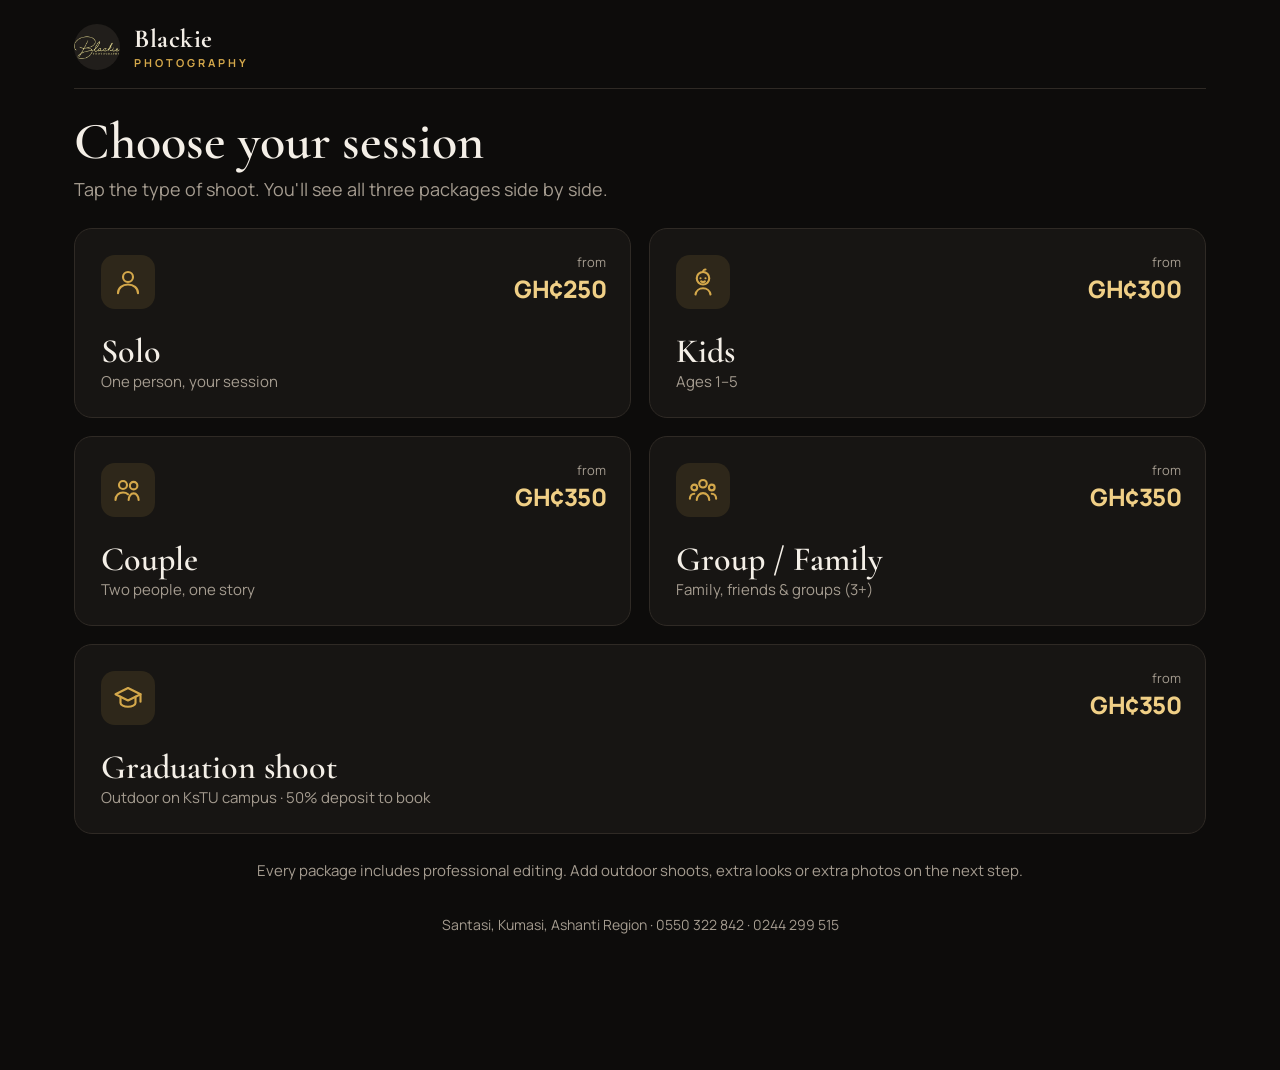
==== commit 182942a6: "Add Graduation shoot category (KsTU campus, GH¢350/500/700)" ====
--- a/index.html
+++ b/index.html
@@ -48,6 +48,7 @@
   .cat{position:relative;text-align:left;background:var(--surface);border:1px solid var(--line);border-radius:var(--r);
        padding:26px 26px 24px;min-height:190px;display:flex;flex-direction:column;transition:transform .12s, border-color .12s}
   .cat:active{transform:scale(.98);border-color:var(--gold)}
+  .cat:last-child:nth-child(odd){grid-column:1/-1} /* odd count: last card spans the row */
   .cat .ic{width:54px;height:54px;border-radius:14px;background:rgba(212,168,75,.12);color:var(--gold);display:grid;place-items:center;margin-bottom:auto}
   .cat .ic svg{width:30px;height:30px}
   .cat h2{font-family:var(--serif);font-size:34px;font-weight:600;margin:18px 0 2px;line-height:1}
@@ -170,7 +171,8 @@
 <div class="app" id="app"></div>
 <div class="bar" id="bar" hidden></div>
 
-<script src="pricing.js"></script>
+<!-- always load the latest prices (skips any old saved copy) -->
+<script>document.write('<script src="pricing.js?v=' + Date.now() + '"><\/script>');</script>
 <script>
 (() => {
 const D = window.BLACKIE, C = D.currency;
@@ -188,6 +190,7 @@
   kids:'<svg viewBox="0 0 24 24" fill="none" stroke="currentColor" stroke-width="1.7" stroke-linecap="round"><circle cx="12" cy="9" r="5"/><path d="M10 9h.01M14 9h.01M10.5 11.5c.8.6 2.2.6 3 0M12 4c0-1 1-2 2-2"/><path d="M6 22c.5-3 3-5 6-5s5.5 2 6 5"/></svg>',
   couple:'<svg viewBox="0 0 24 24" fill="none" stroke="currentColor" stroke-width="1.7" stroke-linecap="round"><circle cx="8" cy="8" r="3.2"/><circle cx="16.5" cy="8.5" r="3"/><path d="M2 20c0-3.5 2.7-6 6-6 1.6 0 3 .5 4 1.4M12.5 20c0-3 1.8-5.3 4-5.3s4 2.3 4 5.3"/></svg>',
   group:'<svg viewBox="0 0 24 24" fill="none" stroke="currentColor" stroke-width="1.7" stroke-linecap="round"><circle cx="12" cy="7" r="3"/><circle cx="5" cy="10" r="2.3"/><circle cx="19" cy="10" r="2.3"/><path d="M7 20c0-3 2.2-5.5 5-5.5s5 2.5 5 5.5M1.5 19c0-2.3 1.4-4 3.5-4M22.5 19c0-2.3-1.4-4-3.5-4"/></svg>',
+  grad:'<svg viewBox="0 0 24 24" fill="none" stroke="currentColor" stroke-width="1.7" stroke-linecap="round" stroke-linejoin="round"><path d="M2 9l10-5 10 5-10 5z"/><path d="M6 11v5c0 1.5 2.7 3 6 3s6-1.5 6-3v-5M22 9v6"/></svg>',
   back:'<svg viewBox="0 0 24 24" fill="none" stroke="currentColor" stroke-width="2.2" stroke-linecap="round" stroke-linejoin="round"><path d="M15 18l-6-6 6-6"/></svg>',
   next:'<svg viewBox="0 0 24 24" fill="none" stroke="currentColor" stroke-width="2.4" stroke-linecap="round" stroke-linejoin="round"><path d="M5 12h14M13 6l6 6-6 6"/></svg>',
   tick:'<svg viewBox="0 0 24 24" fill="none" stroke="currentColor" stroke-width="2.4" stroke-linecap="round" stroke-linejoin="round"><path d="M5 12.5l4.5 4.5L19 7.5"/></svg>',
@@ -204,7 +207,7 @@
 
 const cat  = () => D.categories.find(c => c.id === S.cat);
 const tier = () => cat()?.tiers.find(t => t.id === S.tier);
-const addonsFor = id => D.addons.filter(a => !a.only || a.only.includes(id));
+const addonsFor = id => D.addons.filter(a => (!a.only || a.only.includes(id)) && !(a.not || []).includes(id));
 const addLines = () => addonsFor(S.cat).filter(a => S.adds[a.id]).map(a => {
   const q = a.type === "toggle" ? 1 : S.adds[a.id];
   return { name: a.name, qty: q, amount: q * a.price, type: a.type };
@@ -229,7 +232,7 @@
 function features(t){
   return `<ul class="feat">
     ${t.people ? `<li>${ICON.people}<span>Up to <b>${t.people}</b> people</span></li>` : ""}
-    <li>${ICON.shirt}<span><b>${t.outfits}</b> outfits</span></li>
+    <li>${ICON.shirt}<span><b>${t.outfits}</b> outfit${t.outfits === 1 ? "" : "s"}</span></li>
     <li>${ICON.photo}<span><b>${t.photos}</b> edited photos</span></li>
     <li>${ICON.clock}<span>Up to <b>${t.minutes}</b> mins</span></li>
   </ul>`;
@@ -421,7 +424,7 @@
     session: `${c.name} · ${t.name}`,
     addons: addLines().map(l => l.name + (l.type==="count" ? " x" + l.qty : "") + " (" + money(l.amount) + ")").join("; "),
     total: total(),
-    includes: `${t.people ? "Up to " + t.people + " people, " : ""}${t.outfits} outfits, ${t.photos} edited photos, up to ${t.minutes} mins`,
+    includes: `${t.people ? "Up to " + t.people + " people, " : ""}${t.outfits} outfit${t.outfits === 1 ? "" : "s"}, ${t.photos} edited photos, up to ${t.minutes} mins`,
     notes: S.notes.trim(),
     device: navigator.userAgent.includes("Mobile") ? "phone/tablet" : "computer"
   };
